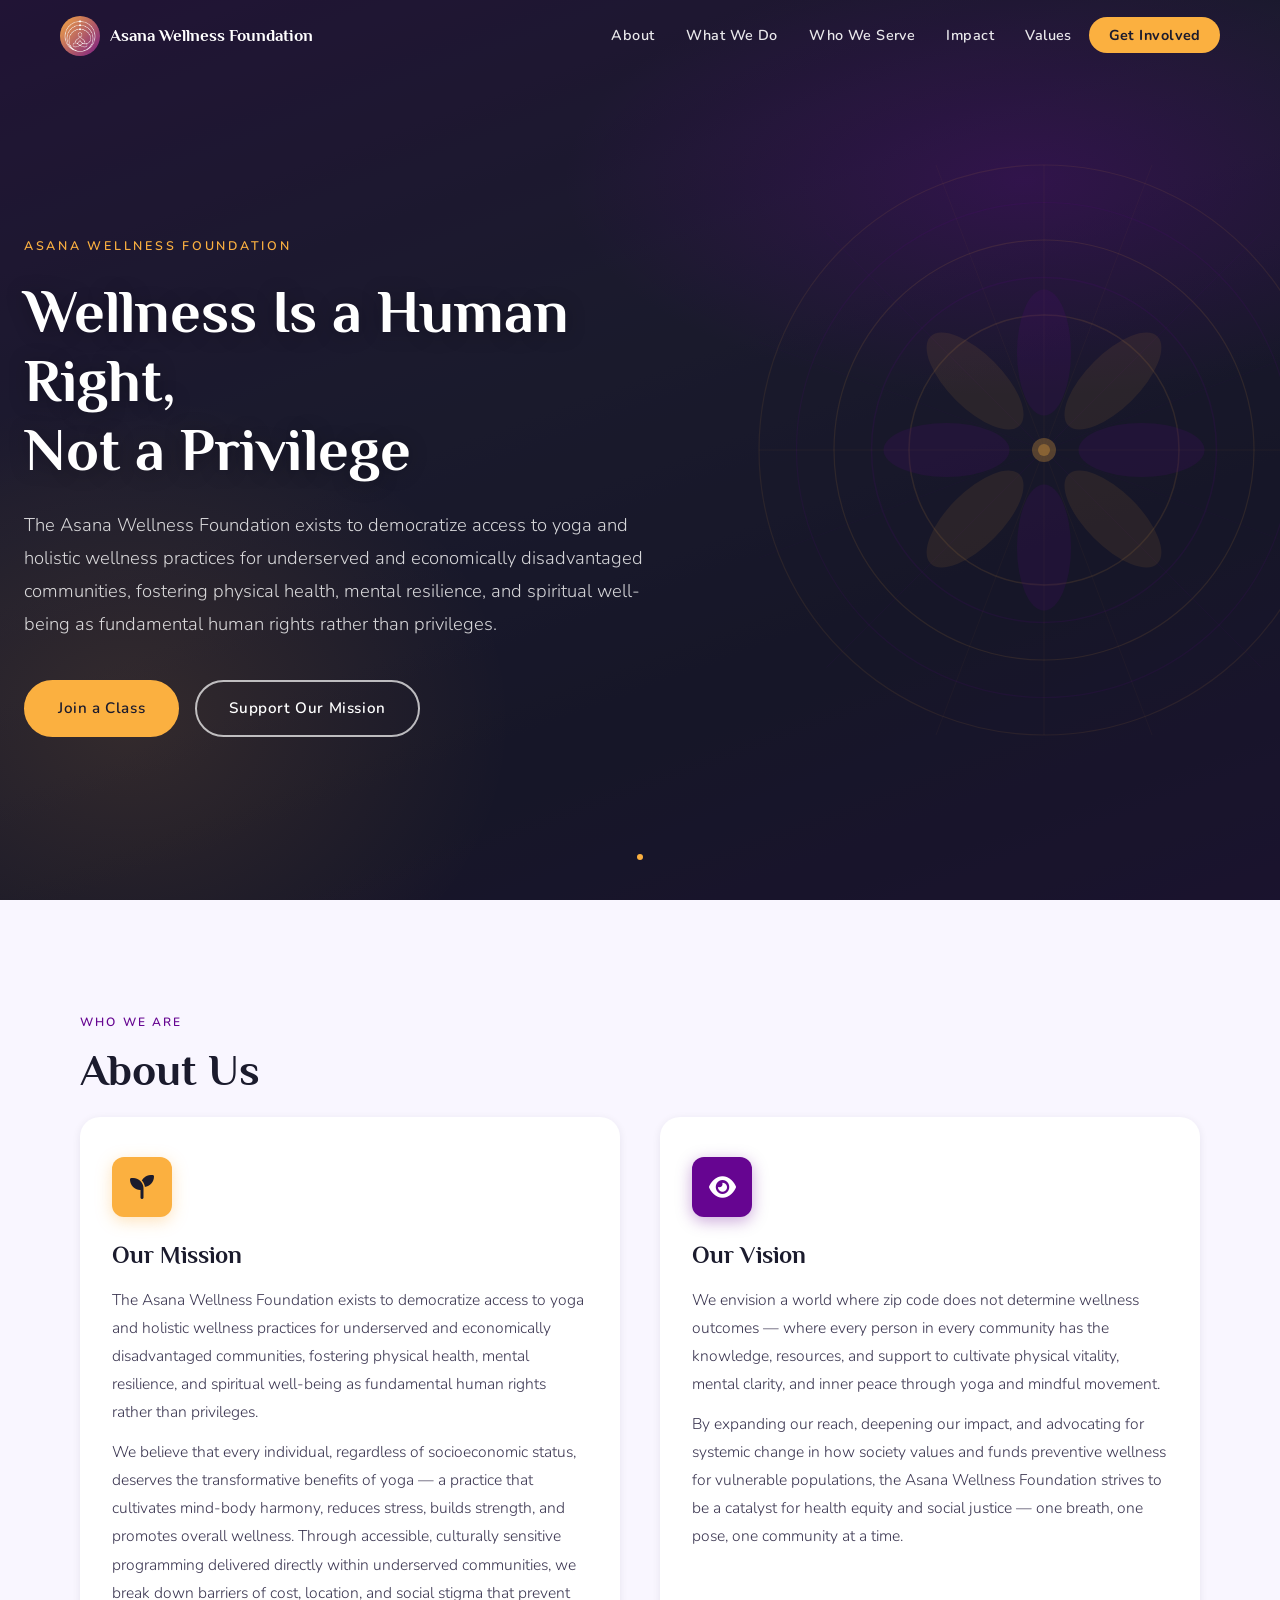
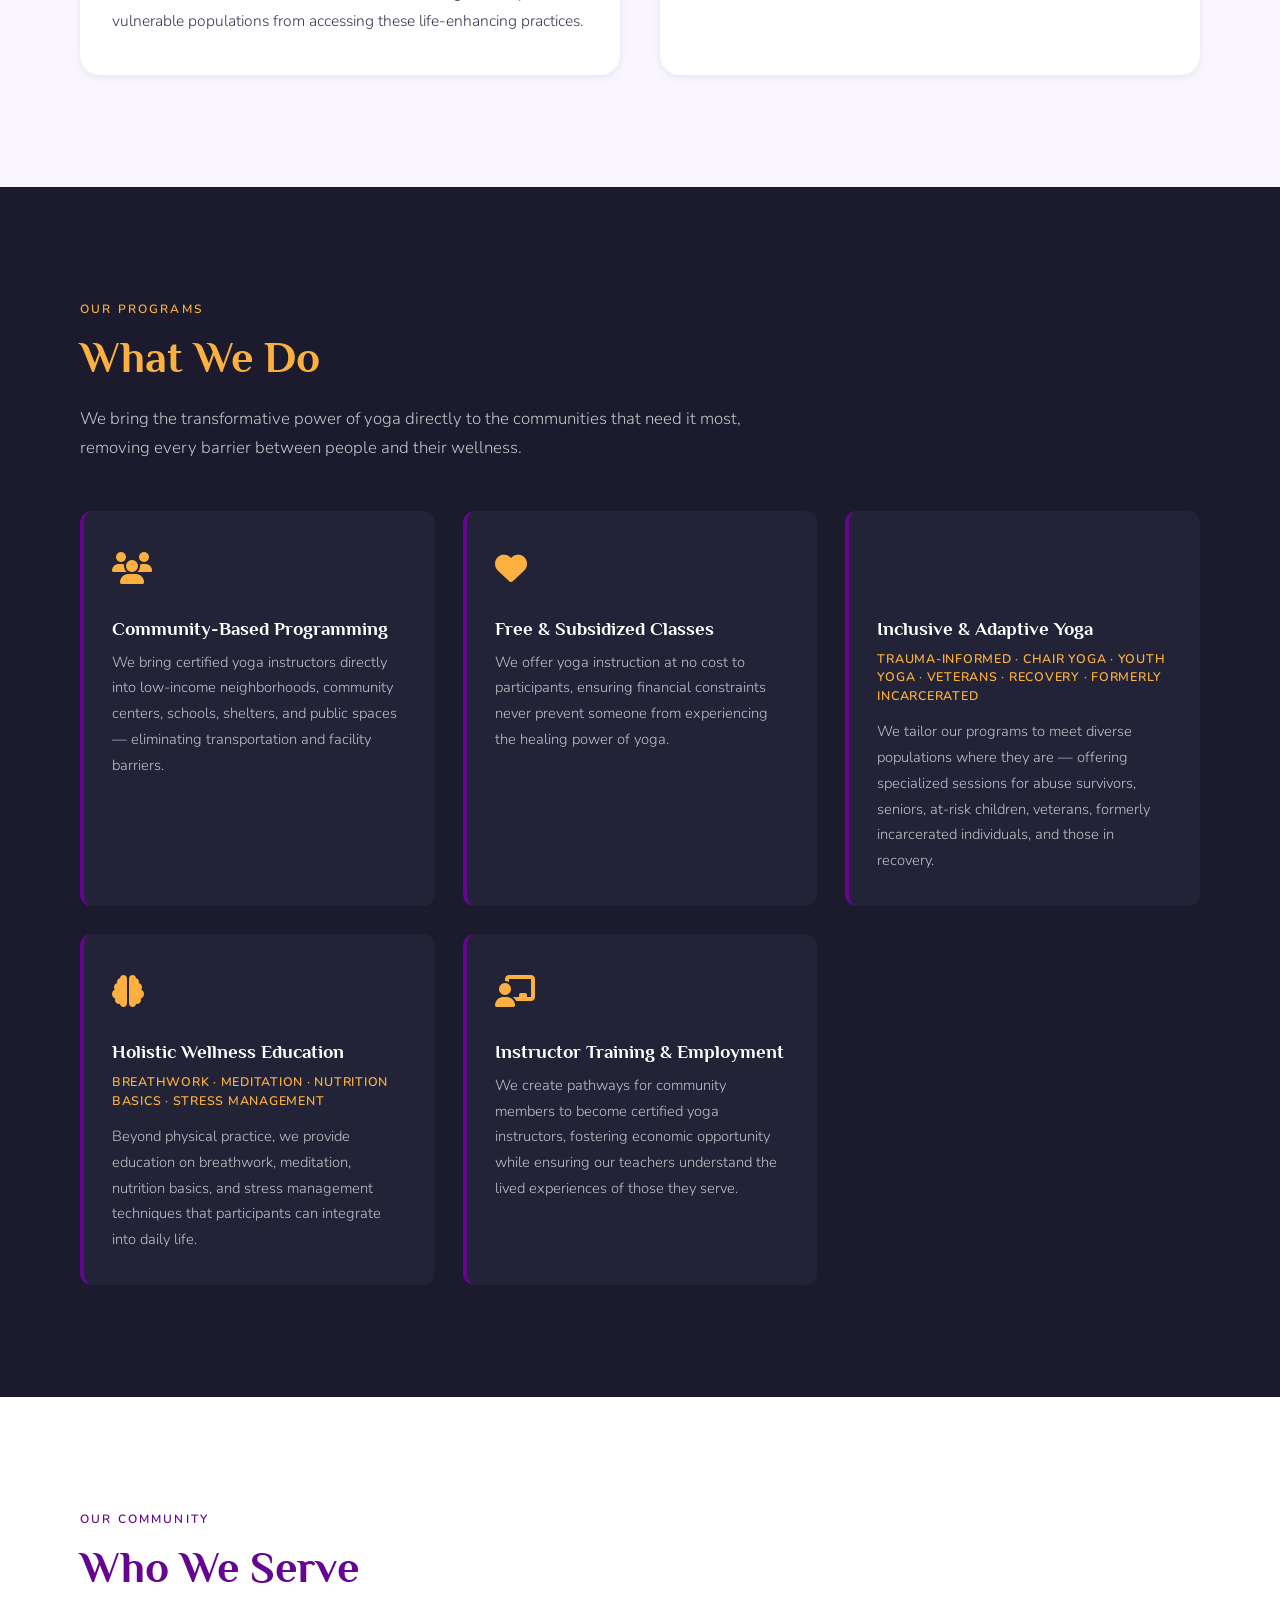
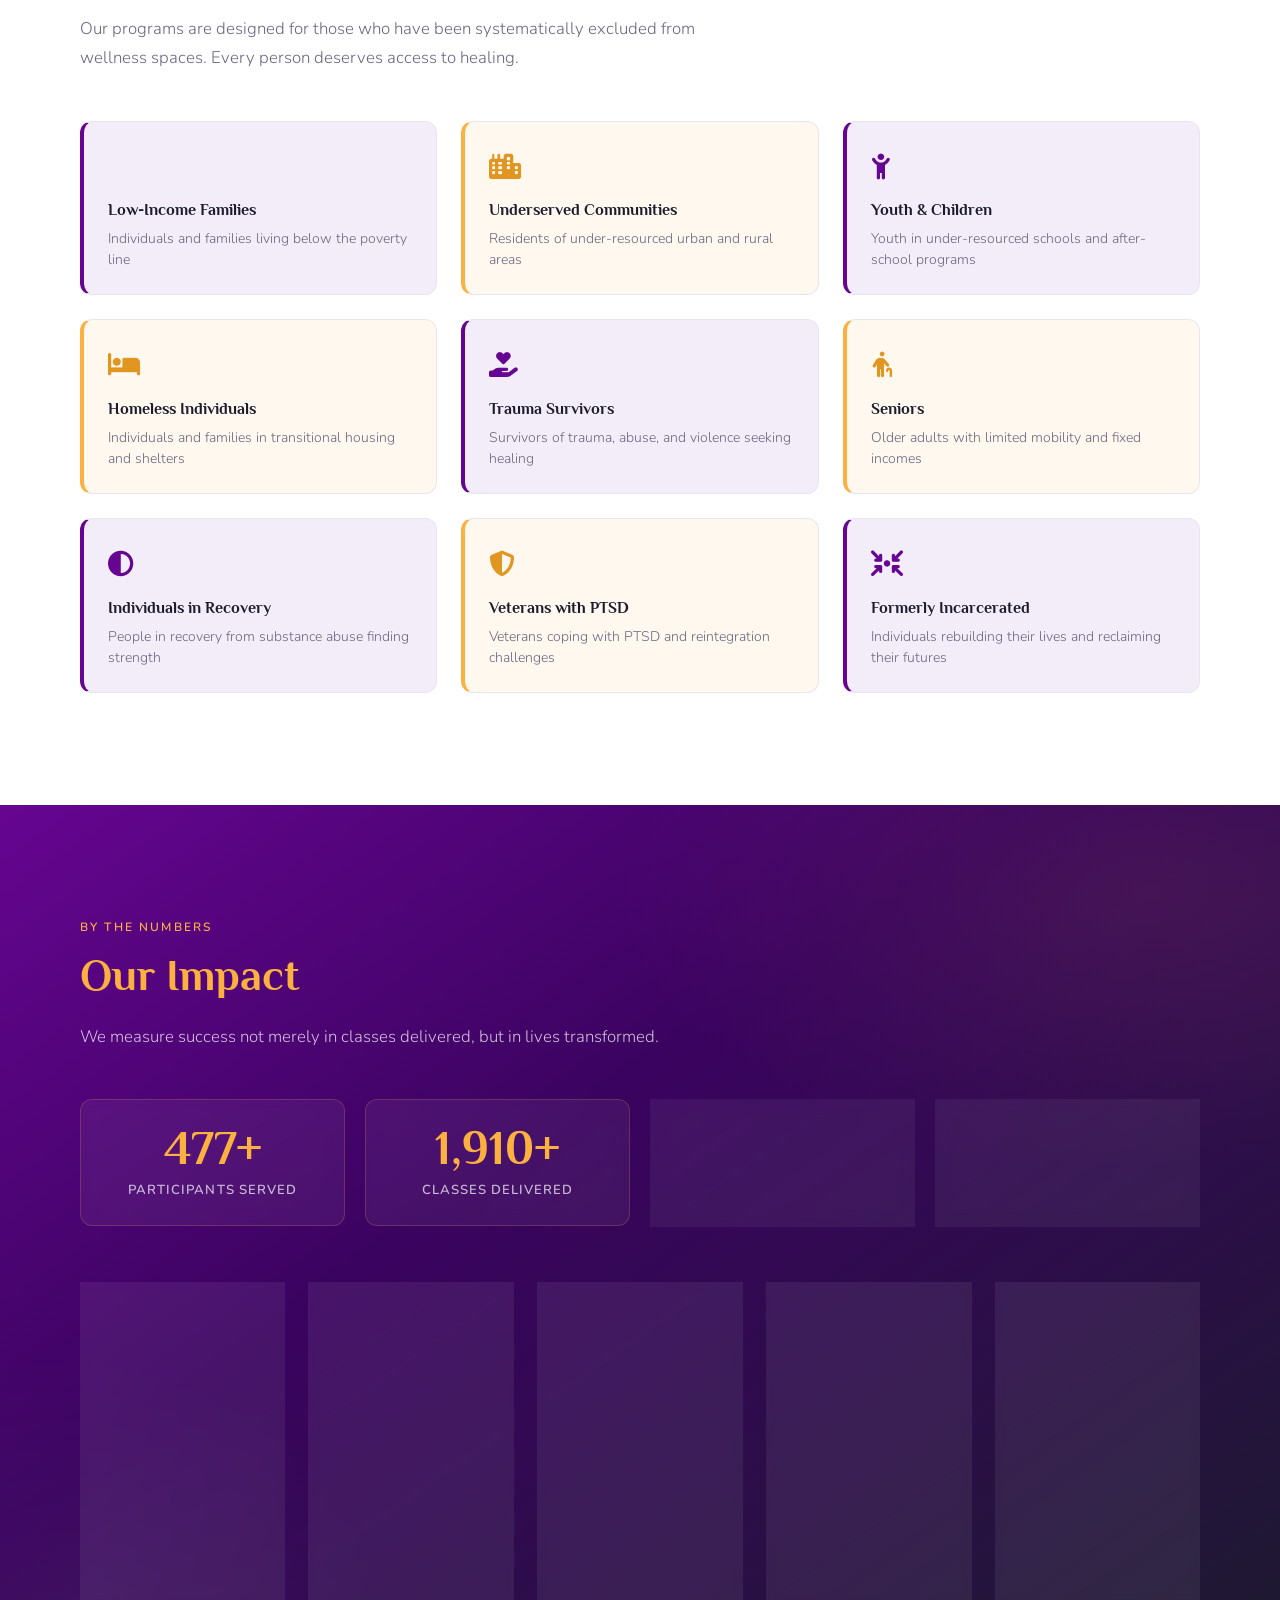
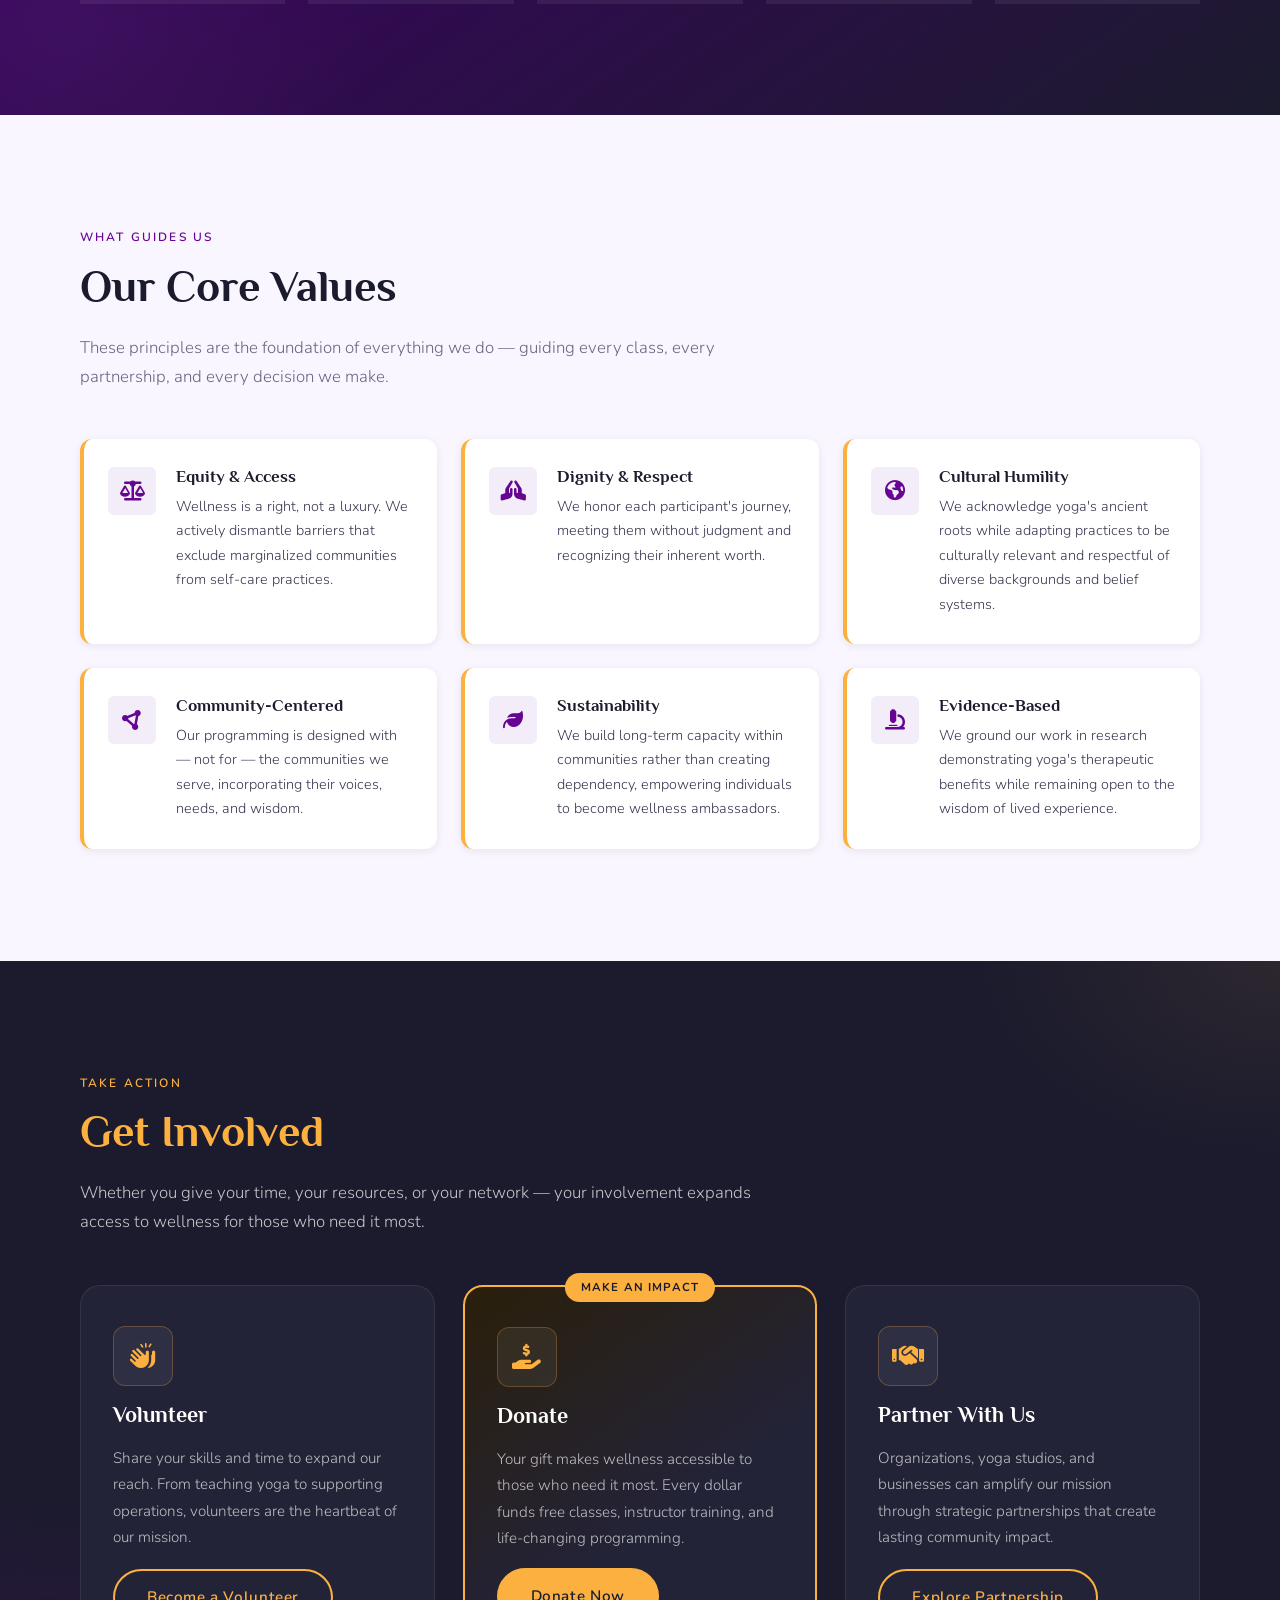
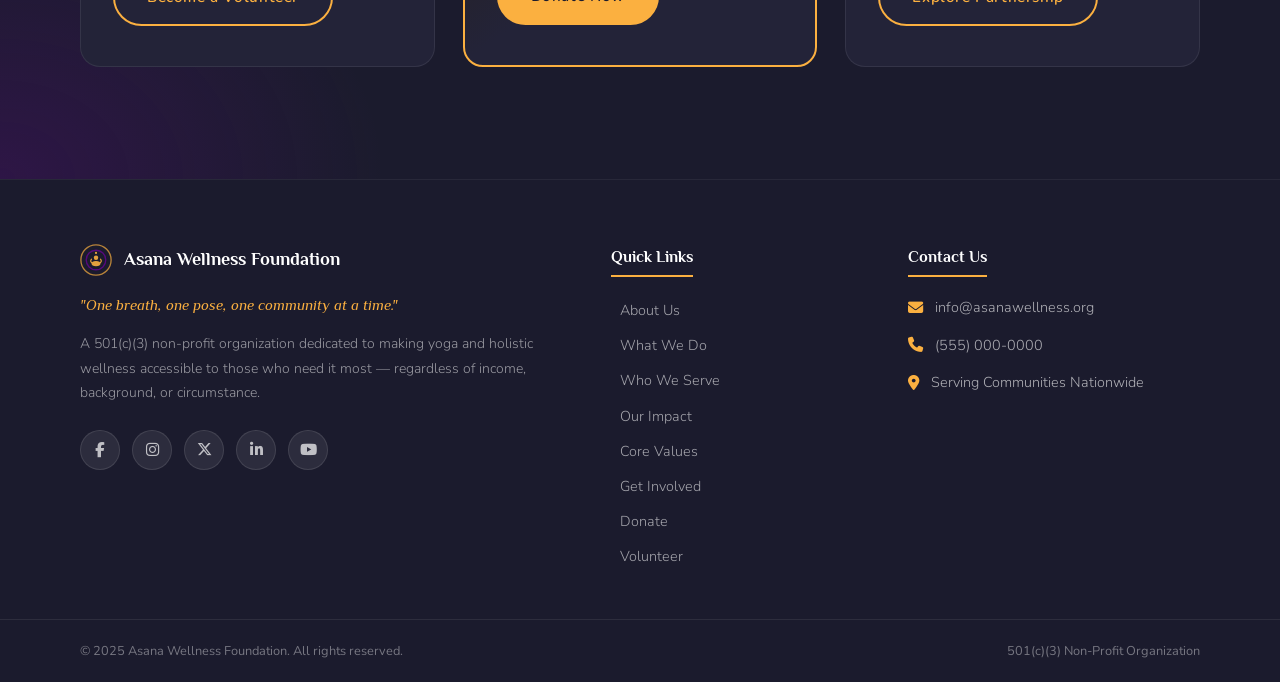
==== index.html @ 4ac09072 "Initial commit: Asana Wellness Foundation website Complete responsive website with hero, about, prog" ====
<!DOCTYPE html>
<html lang="en">
<head>
  <meta charset="UTF-8" />
  <meta name="viewport" content="width=device-width, initial-scale=1.0" />
  <meta name="description" content="The Asana Wellness Foundation exists to democratize access to yoga and holistic wellness practices for underserved and economically disadvantaged communities." />
  <title>Asana Wellness Foundation</title>

  <!-- Google Fonts: Philosopher + Nunito -->
  <link rel="preconnect" href="https://fonts.googleapis.com" />
  <link rel="preconnect" href="https://fonts.gstatic.com" crossorigin />
  <link
    href="https://fonts.googleapis.com/css2?family=Philosopher:wght@400;700&family=Nunito:wght@300;400;600&display=swap"
    rel="stylesheet"
  />

  <!-- Font Awesome 6 CDN -->
  <link
    rel="stylesheet"
    href="https://cdnjs.cloudflare.com/ajax/libs/font-awesome/6.5.1/css/all.min.css"
    integrity="sha512-DTOQO9RWCH3ppGqcWaEA1BIZOC6xxalwEsw9c2QQeAIftl+Vegovlnee1c9QX4TctnWMn13TZye+giMm8e2LQ=="
    crossorigin="anonymous"
    referrerpolicy="no-referrer"
  />

  <!-- Stylesheet -->
  <link rel="stylesheet" href="styles.css" />
</head>
<body>

  <!-- ============================================================
       NAVIGATION
  ============================================================ -->
  <header class="site-header" role="banner">
    <nav class="navbar" aria-label="Main navigation">
      <div class="nav-container">

        <!-- Logo -->
        <a href="#hero" class="nav-logo" aria-label="Asana Wellness Foundation — return to top">
          <span class="logo-icon" aria-hidden="true">
            <img src="Logo/Icon/Icon-04.png" alt="" width="40" height="40" class="logo-img">
          </span>
          <span class="logo-text">Asana Wellness Foundation</span>
        </a>

        <!-- Desktop Nav Links -->
        <ul class="nav-links" role="list">
          <li><a href="#about" class="nav-link">About</a></li>
          <li><a href="#programs" class="nav-link">What We Do</a></li>
          <li><a href="#serve" class="nav-link">Who We Serve</a></li>
          <li><a href="#impact" class="nav-link">Impact</a></li>
          <li><a href="#values" class="nav-link">Values</a></li>
          <li><a href="#involved" class="nav-link nav-link--cta">Get Involved</a></li>
        </ul>

        <!-- Hamburger Button (mobile) -->
        <button
          class="hamburger"
          id="hamburgerBtn"
          aria-label="Open navigation menu"
          aria-expanded="false"
          aria-controls="mobileMenu"
        >
          <span class="hamburger-line"></span>
          <span class="hamburger-line"></span>
          <span class="hamburger-line"></span>
        </button>

      </div><!-- /.nav-container -->

      <!-- Mobile Menu -->
      <div class="mobile-menu" id="mobileMenu" role="dialog" aria-label="Mobile navigation" aria-hidden="true">
        <ul class="mobile-nav-links" role="list">
          <li><a href="#about" class="mobile-nav-link">About</a></li>
          <li><a href="#programs" class="mobile-nav-link">What We Do</a></li>
          <li><a href="#serve" class="mobile-nav-link">Who We Serve</a></li>
          <li><a href="#impact" class="mobile-nav-link">Impact</a></li>
          <li><a href="#values" class="mobile-nav-link">Values</a></li>
          <li><a href="#involved" class="mobile-nav-link mobile-nav-link--cta">Get Involved</a></li>
        </ul>
      </div><!-- /.mobile-menu -->

    </nav>
  </header>

  <!-- ============================================================
       MAIN CONTENT
  ============================================================ -->
  <main id="main-content">

    <!-- ===== 1. HERO ===== -->
    <section id="hero" class="hero-section" aria-label="Hero — Wellness Is a Human Right">

      <!-- Decorative floating mandala SVG -->
      <div class="hero-mandala" aria-hidden="true">
        <svg viewBox="0 0 400 400" xmlns="http://www.w3.org/2000/svg" class="mandala-svg">
          <!-- Outer rings -->
          <circle cx="200" cy="200" r="190" stroke="#FBB040" stroke-width="0.8" fill="none" opacity="0.15"/>
          <circle cx="200" cy="200" r="165" stroke="#660591" stroke-width="0.8" fill="none" opacity="0.2"/>
          <circle cx="200" cy="200" r="140" stroke="#FBB040" stroke-width="0.8" fill="none" opacity="0.18"/>
          <circle cx="200" cy="200" r="115" stroke="#660591" stroke-width="1" fill="none" opacity="0.22"/>
          <circle cx="200" cy="200" r="90" stroke="#FBB040" stroke-width="1" fill="none" opacity="0.2"/>
          <!-- Petal-like lines -->
          <line x1="200" y1="10" x2="200" y2="390" stroke="#FBB040" stroke-width="0.5" opacity="0.12"/>
          <line x1="10" y1="200" x2="390" y2="200" stroke="#FBB040" stroke-width="0.5" opacity="0.12"/>
          <line x1="55" y1="55" x2="345" y2="345" stroke="#660591" stroke-width="0.5" opacity="0.14"/>
          <line x1="345" y1="55" x2="55" y2="345" stroke="#660591" stroke-width="0.5" opacity="0.14"/>
          <line x1="128" y1="10" x2="272" y2="390" stroke="#FBB040" stroke-width="0.4" opacity="0.1"/>
          <line x1="272" y1="10" x2="128" y2="390" stroke="#FBB040" stroke-width="0.4" opacity="0.1"/>
          <line x1="10" y1="128" x2="390" y2="272" stroke="#660591" stroke-width="0.4" opacity="0.1"/>
          <line x1="10" y1="272" x2="390" y2="128" stroke="#660591" stroke-width="0.4" opacity="0.1"/>
          <!-- Lotus petals (8 petals) -->
          <ellipse cx="200" cy="135" rx="18" ry="42" fill="#660591" opacity="0.25" transform="rotate(0 200 200)"/>
          <ellipse cx="200" cy="135" rx="18" ry="42" fill="#FBB040" opacity="0.15" transform="rotate(45 200 200)"/>
          <ellipse cx="200" cy="135" rx="18" ry="42" fill="#660591" opacity="0.25" transform="rotate(90 200 200)"/>
          <ellipse cx="200" cy="135" rx="18" ry="42" fill="#FBB040" opacity="0.15" transform="rotate(135 200 200)"/>
          <ellipse cx="200" cy="135" rx="18" ry="42" fill="#660591" opacity="0.25" transform="rotate(180 200 200)"/>
          <ellipse cx="200" cy="135" rx="18" ry="42" fill="#FBB040" opacity="0.15" transform="rotate(225 200 200)"/>
          <ellipse cx="200" cy="135" rx="18" ry="42" fill="#660591" opacity="0.25" transform="rotate(270 200 200)"/>
          <ellipse cx="200" cy="135" rx="18" ry="42" fill="#FBB040" opacity="0.15" transform="rotate(315 200 200)"/>
          <!-- Center dot -->
          <circle cx="200" cy="200" r="8" fill="#FBB040" opacity="0.5"/>
          <circle cx="200" cy="200" r="4" fill="#FBB040" opacity="0.8"/>
        </svg>
      </div><!-- /.hero-mandala -->

      <div class="hero-content">
        <p class="hero-eyebrow fade-in">Asana Wellness Foundation</p>
        <h1 class="hero-heading fade-in">Wellness Is a Human Right,<br class="heading-break" /> Not a Privilege</h1>
        <p class="hero-subheading fade-in">
          The Asana Wellness Foundation exists to democratize access to yoga and holistic wellness
          practices for underserved and economically disadvantaged communities, fostering physical
          health, mental resilience, and spiritual well-being as fundamental human rights rather than privileges.
        </p>
        <div class="hero-ctas fade-in">
          <a href="#involved" class="btn btn--gold" aria-label="Join a class with Asana Wellness Foundation">Join a Class</a>
          <a href="#involved" class="btn btn--outline-white" aria-label="Support the Asana Wellness Foundation mission">Support Our Mission</a>
        </div>
      </div><!-- /.hero-content -->

      <!-- Scroll indicator -->
      <div class="hero-scroll-indicator" aria-hidden="true">
        <span class="scroll-dot"></span>
      </div>

    </section><!-- /#hero -->


    <!-- ===== 2. ABOUT US ===== -->
    <section id="about" class="about-section section-padding" aria-labelledby="about-heading">
      <div class="container">

        <div class="section-label" aria-hidden="true">Who We Are</div>
        <h2 class="section-title section-title--dark fade-in" id="about-heading">About Us</h2>

        <div class="about-grid">

          <!-- Mission Column -->
          <article class="about-card fade-in" aria-label="Our Mission">
            <div class="about-icon" aria-hidden="true">
              <i class="fa-solid fa-seedling"></i>
            </div>
            <h3 class="about-card-heading">Our Mission</h3>
            <p class="about-card-text">
              The Asana Wellness Foundation exists to democratize access to yoga and holistic wellness
              practices for underserved and economically disadvantaged communities, fostering physical
              health, mental resilience, and spiritual well-being as fundamental human rights rather than privileges.
            </p>
            <p class="about-card-text">
              We believe that every individual, regardless of socioeconomic status, deserves the transformative
              benefits of yoga — a practice that cultivates mind-body harmony, reduces stress, builds strength,
              and promotes overall wellness. Through accessible, culturally sensitive programming delivered
              directly within underserved communities, we break down barriers of cost, location, and social
              stigma that prevent vulnerable populations from accessing these life-enhancing practices.
            </p>
          </article>

          <!-- Vision Column -->
          <article class="about-card fade-in" aria-label="Our Vision">
            <div class="about-icon about-icon--purple" aria-hidden="true">
              <i class="fa-solid fa-eye"></i>
            </div>
            <h3 class="about-card-heading">Our Vision</h3>
            <p class="about-card-text">
              We envision a world where zip code does not determine wellness outcomes — where every person
              in every community has the knowledge, resources, and support to cultivate physical vitality, mental
              clarity, and inner peace through yoga and mindful movement.
            </p>
            <p class="about-card-text">
              By expanding our reach, deepening our impact, and advocating for systemic change in how society
              values and funds preventive wellness for vulnerable populations, the Asana Wellness Foundation
              strives to be a catalyst for health equity and social justice — one breath, one pose, one community
              at a time.
            </p>
          </article>

        </div><!-- /.about-grid -->
      </div><!-- /.container -->
    </section><!-- /#about -->


    <!-- ===== 3. WHAT WE DO ===== -->
    <section id="programs" class="programs-section section-padding" aria-labelledby="programs-heading">
      <div class="container">

        <div class="section-label section-label--gold" aria-hidden="true">Our Programs</div>
        <h2 class="section-title section-title--gold fade-in" id="programs-heading">What We Do</h2>
        <p class="section-intro section-intro--light fade-in">
          We bring the transformative power of yoga directly to the communities that need it most,
          removing every barrier between people and their wellness.
        </p>

        <div class="programs-grid">

          <!-- Card 1: Community-Based Programming -->
          <article class="program-card fade-in" aria-label="Community-Based Programming">
            <div class="program-card-icon" aria-hidden="true">
              <i class="fa-solid fa-users"></i>
            </div>
            <h3 class="program-card-heading">Community-Based Programming</h3>
            <p class="program-card-text">
              We bring certified yoga instructors directly into low-income neighborhoods, community centers,
              schools, shelters, and public spaces — eliminating transportation and facility barriers.
            </p>
          </article>

          <!-- Card 2: Free & Subsidized Classes -->
          <article class="program-card fade-in" aria-label="Free and Subsidized Classes">
            <div class="program-card-icon" aria-hidden="true">
              <i class="fa-solid fa-heart"></i>
            </div>
            <h3 class="program-card-heading">Free &amp; Subsidized Classes</h3>
            <p class="program-card-text">
              We offer yoga instruction at no cost to participants, ensuring financial constraints never
              prevent someone from experiencing the healing power of yoga.
            </p>
          </article>

          <!-- Card 3: Inclusive & Adaptive Yoga -->
          <article class="program-card fade-in" aria-label="Inclusive and Adaptive Yoga">
            <div class="program-card-icon" aria-hidden="true">
              <i class="fa-solid fa-hands-holding-heart"></i>
            </div>
            <h3 class="program-card-heading">Inclusive &amp; Adaptive Yoga</h3>
            <p class="program-card-subtitle">Trauma-informed · Chair yoga · Youth yoga · Veterans · Recovery · Formerly incarcerated</p>
            <p class="program-card-text">
              We tailor our programs to meet diverse populations where they are — offering specialized sessions
              for abuse survivors, seniors, at-risk children, veterans, formerly incarcerated individuals,
              and those in recovery.
            </p>
          </article>

          <!-- Card 4: Holistic Wellness Education -->
          <article class="program-card fade-in" aria-label="Holistic Wellness Education">
            <div class="program-card-icon" aria-hidden="true">
              <i class="fa-solid fa-brain"></i>
            </div>
            <h3 class="program-card-heading">Holistic Wellness Education</h3>
            <p class="program-card-subtitle">Breathwork · Meditation · Nutrition basics · Stress management</p>
            <p class="program-card-text">
              Beyond physical practice, we provide education on breathwork, meditation, nutrition basics,
              and stress management techniques that participants can integrate into daily life.
            </p>
          </article>

          <!-- Card 5: Instructor Training & Employment -->
          <article class="program-card fade-in" aria-label="Instructor Training and Employment">
            <div class="program-card-icon" aria-hidden="true">
              <i class="fa-solid fa-chalkboard-teacher"></i>
            </div>
            <h3 class="program-card-heading">Instructor Training &amp; Employment</h3>
            <p class="program-card-text">
              We create pathways for community members to become certified yoga instructors, fostering
              economic opportunity while ensuring our teachers understand the lived experiences of those
              they serve.
            </p>
          </article>

        </div><!-- /.programs-grid -->
      </div><!-- /.container -->
    </section><!-- /#programs -->


    <!-- ===== 4. WHO WE SERVE ===== -->
    <section id="serve" class="serve-section section-padding" aria-labelledby="serve-heading">
      <div class="container">

        <div class="section-label" aria-hidden="true">Our Community</div>
        <h2 class="section-title section-title--purple fade-in" id="serve-heading">Who We Serve</h2>
        <p class="section-intro fade-in">
          Our programs are designed for those who have been systematically excluded from wellness spaces.
          Every person deserves access to healing.
        </p>

        <div class="serve-grid">

          <article class="serve-tile serve-tile--1 fade-in" aria-label="Low-Income Families">
            <div class="serve-tile-icon" aria-hidden="true"><i class="fa-solid fa-house-heart"></i></div>
            <h3 class="serve-tile-name">Low-Income Families</h3>
            <p class="serve-tile-desc">Individuals and families living below the poverty line</p>
          </article>

          <article class="serve-tile serve-tile--2 fade-in" aria-label="Underserved Communities">
            <div class="serve-tile-icon" aria-hidden="true"><i class="fa-solid fa-city"></i></div>
            <h3 class="serve-tile-name">Underserved Communities</h3>
            <p class="serve-tile-desc">Residents of under-resourced urban and rural areas</p>
          </article>

          <article class="serve-tile serve-tile--3 fade-in" aria-label="Youth and Children">
            <div class="serve-tile-icon" aria-hidden="true"><i class="fa-solid fa-child-reaching"></i></div>
            <h3 class="serve-tile-name">Youth &amp; Children</h3>
            <p class="serve-tile-desc">Youth in under-resourced schools and after-school programs</p>
          </article>

          <article class="serve-tile serve-tile--4 fade-in" aria-label="Homeless Individuals">
            <div class="serve-tile-icon" aria-hidden="true"><i class="fa-solid fa-bed"></i></div>
            <h3 class="serve-tile-name">Homeless Individuals</h3>
            <p class="serve-tile-desc">Individuals and families in transitional housing and shelters</p>
          </article>

          <article class="serve-tile serve-tile--5 fade-in" aria-label="Trauma Survivors">
            <div class="serve-tile-icon" aria-hidden="true"><i class="fa-solid fa-hand-holding-heart"></i></div>
            <h3 class="serve-tile-name">Trauma Survivors</h3>
            <p class="serve-tile-desc">Survivors of trauma, abuse, and violence seeking healing</p>
          </article>

          <article class="serve-tile serve-tile--6 fade-in" aria-label="Seniors">
            <div class="serve-tile-icon" aria-hidden="true"><i class="fa-solid fa-person-cane"></i></div>
            <h3 class="serve-tile-name">Seniors</h3>
            <p class="serve-tile-desc">Older adults with limited mobility and fixed incomes</p>
          </article>

          <article class="serve-tile serve-tile--7 fade-in" aria-label="Individuals in Recovery">
            <div class="serve-tile-icon" aria-hidden="true"><i class="fa-solid fa-circle-half-stroke"></i></div>
            <h3 class="serve-tile-name">Individuals in Recovery</h3>
            <p class="serve-tile-desc">People in recovery from substance abuse finding strength</p>
          </article>

          <article class="serve-tile serve-tile--8 fade-in" aria-label="Veterans with PTSD">
            <div class="serve-tile-icon" aria-hidden="true"><i class="fa-solid fa-shield-halved"></i></div>
            <h3 class="serve-tile-name">Veterans with PTSD</h3>
            <p class="serve-tile-desc">Veterans coping with PTSD and reintegration challenges</p>
          </article>

          <article class="serve-tile serve-tile--9 fade-in" aria-label="Formerly Incarcerated">
            <div class="serve-tile-icon" aria-hidden="true"><i class="fa-solid fa-arrows-to-circle"></i></div>
            <h3 class="serve-tile-name">Formerly Incarcerated</h3>
            <p class="serve-tile-desc">Individuals rebuilding their lives and reclaiming their futures</p>
          </article>

        </div><!-- /.serve-grid -->
      </div><!-- /.container -->
    </section><!-- /#serve -->


    <!-- ===== 5. IMPACT ===== -->
    <section id="impact" class="impact-section section-padding" aria-labelledby="impact-heading">
      <div class="container">

        <div class="section-label section-label--gold" aria-hidden="true">By the Numbers</div>
        <h2 class="section-title section-title--gold fade-in" id="impact-heading">Our Impact</h2>
        <p class="section-intro section-intro--light fade-in">
          We measure success not merely in classes delivered, but in lives transformed.
        </p>

        <!-- Stats Row -->
        <div class="impact-stats fade-in">
          <div class="impact-stat">
            <span class="impact-stat-number" data-target="500" data-suffix="+">0</span>
            <span class="impact-stat-label">Participants Served</span>
          </div>
          <div class="impact-stat">
            <span class="impact-stat-number" data-target="2000" data-suffix="+">0</span>
            <span class="impact-stat-label">Classes Delivered</span>
          </div>
          <div class="impact-stat">
            <span class="impact-stat-number" data-target="12" data-suffix="">0</span>
            <span class="impact-stat-label">Community Partners</span>
          </div>
          <div class="impact-stat">
            <span class="impact-stat-number" data-target="9" data-suffix="">0</span>
            <span class="impact-stat-label">Populations Served</span>
          </div>
        </div><!-- /.impact-stats -->

        <!-- Impact Cards -->
        <div class="impact-grid">

          <article class="impact-card fade-in" aria-label="Physical Health impact">
            <div class="impact-card-icon" aria-hidden="true">
              <i class="fa-solid fa-heart-pulse"></i>
            </div>
            <h3 class="impact-card-heading">Physical Health</h3>
            <p class="impact-card-text">Reducing chronic pain and improving mobility, flexibility, strength, and cardiovascular health.</p>
          </article>

          <article class="impact-card fade-in" aria-label="Mental Wellness impact">
            <div class="impact-card-icon" aria-hidden="true">
              <i class="fa-solid fa-brain"></i>
            </div>
            <h3 class="impact-card-heading">Mental Wellness</h3>
            <p class="impact-card-text">Building resilience and emotional regulation — decreasing anxiety, depression, and stress.</p>
          </article>

          <article class="impact-card fade-in" aria-label="Community Connection impact">
            <div class="impact-card-icon" aria-hidden="true">
              <i class="fa-solid fa-people-group"></i>
            </div>
            <h3 class="impact-card-heading">Community Connection</h3>
            <p class="impact-card-text">Fostering belonging and social support — reducing isolation and strengthening social bonds.</p>
          </article>

          <article class="impact-card fade-in" aria-label="Empowerment impact">
            <div class="impact-card-icon" aria-hidden="true">
              <i class="fa-solid fa-star"></i>
            </div>
            <h3 class="impact-card-heading">Empowerment</h3>
            <p class="impact-card-text">Restoring agency and self-worth — improving self-esteem and sustainable wellness practices.</p>
          </article>

          <article class="impact-card fade-in" aria-label="Ripple Effects impact">
            <div class="impact-card-icon" aria-hidden="true">
              <i class="fa-solid fa-water"></i>
            </div>
            <h3 class="impact-card-heading">Ripple Effects</h3>
            <p class="impact-card-text">Transforming families and neighborhoods as participants share practices and inspire communities.</p>
          </article>

        </div><!-- /.impact-grid -->
      </div><!-- /.container -->
    </section><!-- /#impact -->


    <!-- ===== 6. CORE VALUES ===== -->
    <section id="values" class="values-section section-padding" aria-labelledby="values-heading">
      <div class="container">

        <div class="section-label" aria-hidden="true">What Guides Us</div>
        <h2 class="section-title section-title--dark fade-in" id="values-heading">Our Core Values</h2>
        <p class="section-intro fade-in">
          These principles are the foundation of everything we do — guiding every class, every partnership,
          and every decision we make.
        </p>

        <div class="values-grid">

          <article class="value-card fade-in" aria-label="Equity and Access value">
            <div class="value-card-icon" aria-hidden="true"><i class="fa-solid fa-scale-balanced"></i></div>
            <div class="value-card-content">
              <h3 class="value-card-name">Equity &amp; Access</h3>
              <p class="value-card-text">Wellness is a right, not a luxury. We actively dismantle barriers that exclude marginalized communities from self-care practices.</p>
            </div>
          </article>

          <article class="value-card fade-in" aria-label="Dignity and Respect value">
            <div class="value-card-icon" aria-hidden="true"><i class="fa-solid fa-hands-praying"></i></div>
            <div class="value-card-content">
              <h3 class="value-card-name">Dignity &amp; Respect</h3>
              <p class="value-card-text">We honor each participant's journey, meeting them without judgment and recognizing their inherent worth.</p>
            </div>
          </article>

          <article class="value-card fade-in" aria-label="Cultural Humility value">
            <div class="value-card-icon" aria-hidden="true"><i class="fa-solid fa-earth-americas"></i></div>
            <div class="value-card-content">
              <h3 class="value-card-name">Cultural Humility</h3>
              <p class="value-card-text">We acknowledge yoga's ancient roots while adapting practices to be culturally relevant and respectful of diverse backgrounds and belief systems.</p>
            </div>
          </article>

          <article class="value-card fade-in" aria-label="Community-Centered value">
            <div class="value-card-icon" aria-hidden="true"><i class="fa-solid fa-circle-nodes"></i></div>
            <div class="value-card-content">
              <h3 class="value-card-name">Community-Centered</h3>
              <p class="value-card-text">Our programming is designed with — not for — the communities we serve, incorporating their voices, needs, and wisdom.</p>
            </div>
          </article>

          <article class="value-card fade-in" aria-label="Sustainability value">
            <div class="value-card-icon" aria-hidden="true"><i class="fa-solid fa-leaf"></i></div>
            <div class="value-card-content">
              <h3 class="value-card-name">Sustainability</h3>
              <p class="value-card-text">We build long-term capacity within communities rather than creating dependency, empowering individuals to become wellness ambassadors.</p>
            </div>
          </article>

          <article class="value-card fade-in" aria-label="Evidence-Based value">
            <div class="value-card-icon" aria-hidden="true"><i class="fa-solid fa-microscope"></i></div>
            <div class="value-card-content">
              <h3 class="value-card-name">Evidence-Based</h3>
              <p class="value-card-text">We ground our work in research demonstrating yoga's therapeutic benefits while remaining open to the wisdom of lived experience.</p>
            </div>
          </article>

        </div><!-- /.values-grid -->
      </div><!-- /.container -->
    </section><!-- /#values -->


    <!-- ===== 7. GET INVOLVED ===== -->
    <section id="involved" class="involved-section section-padding" aria-labelledby="involved-heading">
      <div class="container">

        <div class="section-label section-label--gold" aria-hidden="true">Take Action</div>
        <h2 class="section-title section-title--gold fade-in" id="involved-heading">Get Involved</h2>
        <p class="section-intro section-intro--light fade-in">
          Whether you give your time, your resources, or your network — your involvement expands access to
          wellness for those who need it most.
        </p>

        <div class="involved-grid">

          <!-- Volunteer Card -->
          <article class="involved-card fade-in" aria-label="Volunteer with Asana Wellness Foundation">
            <div class="involved-card-icon" aria-hidden="true">
              <i class="fa-solid fa-hands-clapping"></i>
            </div>
            <h3 class="involved-card-heading">Volunteer</h3>
            <p class="involved-card-text">
              Share your skills and time to expand our reach. From teaching yoga to supporting operations,
              volunteers are the heartbeat of our mission.
            </p>
            <a href="#" class="btn btn--outline-gold" aria-label="Become a volunteer with Asana Wellness Foundation">Become a Volunteer</a>
          </article>

          <!-- Donate Card (featured) -->
          <article class="involved-card involved-card--featured fade-in" aria-label="Donate to Asana Wellness Foundation">
            <div class="involved-card-badge" aria-hidden="true">Make an Impact</div>
            <div class="involved-card-icon" aria-hidden="true">
              <i class="fa-solid fa-hand-holding-dollar"></i>
            </div>
            <h3 class="involved-card-heading">Donate</h3>
            <p class="involved-card-text">
              Your gift makes wellness accessible to those who need it most. Every dollar funds free classes,
              instructor training, and life-changing programming.
            </p>
            <a href="#" class="btn btn--gold" aria-label="Donate to Asana Wellness Foundation">Donate Now</a>
          </article>

          <!-- Partner Card -->
          <article class="involved-card fade-in" aria-label="Partner with Asana Wellness Foundation">
            <div class="involved-card-icon" aria-hidden="true">
              <i class="fa-solid fa-handshake"></i>
            </div>
            <h3 class="involved-card-heading">Partner With Us</h3>
            <p class="involved-card-text">
              Organizations, yoga studios, and businesses can amplify our mission through strategic
              partnerships that create lasting community impact.
            </p>
            <a href="#" class="btn btn--outline-gold" aria-label="Explore partnership with Asana Wellness Foundation">Explore Partnership</a>
          </article>

        </div><!-- /.involved-grid -->
      </div><!-- /.container -->
    </section><!-- /#involved -->

  </main><!-- /#main-content -->


  <!-- ============================================================
       FOOTER
  ============================================================ -->
  <footer class="site-footer" role="contentinfo" aria-label="Site footer">
    <div class="footer-main">
      <div class="container">
        <div class="footer-grid">

          <!-- Column 1: About Blurb -->
          <div class="footer-col footer-col--brand">
            <div class="footer-logo">
              <svg width="32" height="32" viewBox="0 0 36 36" fill="none" xmlns="http://www.w3.org/2000/svg" aria-hidden="true">
                <circle cx="18" cy="18" r="17" stroke="#FBB040" stroke-width="1.5" fill="none" opacity="0.7"/>
                <circle cx="18" cy="18" r="11" stroke="#660591" stroke-width="1.5" fill="none" opacity="0.8"/>
                <ellipse cx="18" cy="22" rx="5" ry="3" fill="#FBB040" opacity="0.9"/>
                <circle cx="18" cy="15.5" r="2.5" fill="#FBB040" opacity="0.9"/>
                <path d="M13 21 Q11 19 13 17" stroke="#FBB040" stroke-width="1.2" fill="none" stroke-linecap="round" opacity="0.9"/>
                <path d="M23 21 Q25 19 23 17" stroke="#FBB040" stroke-width="1.2" fill="none" stroke-linecap="round" opacity="0.9"/>
                <circle cx="18" cy="10" r="1.2" fill="#FBB040" opacity="0.9"/>
              </svg>
              <span class="footer-logo-text">Asana Wellness Foundation</span>
            </div>
            <p class="footer-tagline">"One breath, one pose, one community at a time."</p>
            <p class="footer-blurb">
              A 501(c)(3) non-profit organization dedicated to making yoga and holistic wellness
              accessible to those who need it most — regardless of income, background, or circumstance.
            </p>
            <!-- Social Icons -->
            <div class="footer-social" aria-label="Social media links">
              <a href="#" class="social-link" aria-label="Follow us on Facebook" rel="noopener noreferrer">
                <i class="fa-brands fa-facebook-f" aria-hidden="true"></i>
              </a>
              <a href="#" class="social-link" aria-label="Follow us on Instagram" rel="noopener noreferrer">
                <i class="fa-brands fa-instagram" aria-hidden="true"></i>
              </a>
              <a href="#" class="social-link" aria-label="Follow us on X (Twitter)" rel="noopener noreferrer">
                <i class="fa-brands fa-x-twitter" aria-hidden="true"></i>
              </a>
              <a href="#" class="social-link" aria-label="Connect with us on LinkedIn" rel="noopener noreferrer">
                <i class="fa-brands fa-linkedin-in" aria-hidden="true"></i>
              </a>
              <a href="#" class="social-link" aria-label="Watch us on YouTube" rel="noopener noreferrer">
                <i class="fa-brands fa-youtube" aria-hidden="true"></i>
              </a>
            </div>
          </div><!-- /.footer-col--brand -->

          <!-- Column 2: Quick Links -->
          <nav class="footer-col footer-col--links" aria-label="Footer quick links">
            <h4 class="footer-col-heading">Quick Links</h4>
            <ul class="footer-links-list" role="list">
              <li><a href="#about" class="footer-link">About Us</a></li>
              <li><a href="#programs" class="footer-link">What We Do</a></li>
              <li><a href="#serve" class="footer-link">Who We Serve</a></li>
              <li><a href="#impact" class="footer-link">Our Impact</a></li>
              <li><a href="#values" class="footer-link">Core Values</a></li>
              <li><a href="#involved" class="footer-link">Get Involved</a></li>
              <li><a href="#involved" class="footer-link">Donate</a></li>
              <li><a href="#involved" class="footer-link">Volunteer</a></li>
            </ul>
          </nav><!-- /.footer-col--links -->

          <!-- Column 3: Contact -->
          <address class="footer-col footer-col--contact" aria-label="Contact information">
            <h4 class="footer-col-heading">Contact Us</h4>
            <ul class="footer-contact-list" role="list">
              <li class="footer-contact-item">
                <i class="fa-solid fa-envelope footer-contact-icon" aria-hidden="true"></i>
                <a href="mailto:info@asanawellness.org" class="footer-contact-link">info@asanawellness.org</a>
              </li>
              <li class="footer-contact-item">
                <i class="fa-solid fa-phone footer-contact-icon" aria-hidden="true"></i>
                <a href="tel:+15550000000" class="footer-contact-link">(555) 000-0000</a>
              </li>
              <li class="footer-contact-item">
                <i class="fa-solid fa-location-dot footer-contact-icon" aria-hidden="true"></i>
                <span>Serving Communities Nationwide</span>
              </li>
            </ul>
          </address><!-- /.footer-col--contact -->

        </div><!-- /.footer-grid -->
      </div><!-- /.container -->
    </div><!-- /.footer-main -->

    <!-- Footer Bottom Bar -->
    <div class="footer-bottom">
      <div class="container">
        <div class="footer-bottom-inner">
          <p class="footer-copyright">&copy; 2025 Asana Wellness Foundation. All rights reserved.</p>
          <p class="footer-nonprofit">501(c)(3) Non-Profit Organization</p>
        </div>
      </div>
    </div><!-- /.footer-bottom -->

  </footer><!-- /.site-footer -->

  <!-- JavaScript -->
  <script src="script.js"></script>
</body>
</html>
---- styles.css ----
/* ============================================================
   ASANA WELLNESS FOUNDATION — styles.css
   Mobile-first, custom CSS, no frameworks
   ============================================================ */

/* ------------------------------------------------------------
   CSS CUSTOM PROPERTIES (Design Tokens)
   ------------------------------------------------------------ */
:root {
  /* Brand Colors */
  --color-black:       #1B1B2D;
  --color-purple:      #660591;
  --color-purple-dark: #4a0369;
  --color-purple-light:#8a12b8;
  --color-gold:        #FBB040;
  --color-gold-dark:   #e09620;
  --color-gold-light:  #fdc868;

  /* Neutral Palette */
  --color-white:       #FFFFFF;
  --color-off-white:   #F9F6FF;
  --color-lavender:    #F2EDF9;
  --color-light-gray:  #E8E4F0;
  --color-mid-gray:    #9B95A8;
  --color-text-dark:   #1B1B2D;
  --color-text-body:   #3A3550;
  --color-text-muted:  #6B6580;

  /* Card & Surface */
  --color-card-dark:   #232338;
  --color-card-darker: #1a1a2e;

  /* Typography */
  --font-heading: 'Philosopher', Georgia, serif;
  --font-body:    'Nunito', 'Helvetica Neue', Arial, sans-serif;

  /* Font Weights */
  --fw-light:    300;
  --fw-regular:  400;
  --fw-semibold: 600;
  --fw-bold:     700;

  /* Spacing Scale */
  --space-xs:  0.5rem;
  --space-sm:  1rem;
  --space-md:  1.5rem;
  --space-lg:  2rem;
  --space-xl:  3rem;
  --space-2xl: 4rem;
  --space-3xl: 6rem;

  /* Section Padding */
  --section-pad-y: 5rem;

  /* Border Radius */
  --radius-sm:   6px;
  --radius-md:   12px;
  --radius-lg:   20px;
  --radius-pill: 9999px;

  /* Shadows */
  --shadow-sm:   0 2px 8px rgba(27, 27, 45, 0.08);
  --shadow-md:   0 4px 20px rgba(27, 27, 45, 0.12);
  --shadow-lg:   0 8px 40px rgba(27, 27, 45, 0.18);
  --shadow-xl:   0 16px 64px rgba(27, 27, 45, 0.25);
  --shadow-glow-purple: 0 8px 32px rgba(102, 5, 145, 0.35);
  --shadow-glow-gold:   0 8px 32px rgba(251, 176, 64, 0.35);

  /* Transitions */
  --transition-fast:   150ms ease;
  --transition-base:   250ms ease;
  --transition-slow:   400ms ease;

  /* Nav Height */
  --nav-height: 72px;

  /* Container Max Width */
  --max-width: 1200px;
}


/* ------------------------------------------------------------
   RESET & BASE
   ------------------------------------------------------------ */
*,
*::before,
*::after {
  box-sizing: border-box;
  margin: 0;
  padding: 0;
}

html {
  scroll-behavior: smooth;
  font-size: 16px;
  -webkit-text-size-adjust: 100%;
}

body {
  font-family: var(--font-body);
  font-weight: var(--fw-light);
  color: var(--color-text-body);
  background-color: var(--color-white);
  line-height: 1.7;
  overflow-x: hidden;
}

img,
svg {
  display: block;
  max-width: 100%;
}

a {
  color: inherit;
  text-decoration: none;
  transition: color var(--transition-base), opacity var(--transition-base);
}

ul {
  list-style: none;
}

button {
  cursor: pointer;
  border: none;
  background: none;
  font-family: inherit;
}

address {
  font-style: normal;
}

/* ------------------------------------------------------------
   TYPOGRAPHY — HEADINGS
   ------------------------------------------------------------ */
h1, h2, h3, h4, h5, h6 {
  font-family: var(--font-heading);
  font-weight: var(--fw-bold);
  line-height: 1.2;
  color: var(--color-text-dark);
}

p {
  font-weight: var(--fw-light);
  line-height: 1.75;
}


/* ------------------------------------------------------------
   UTILITY CLASSES
   ------------------------------------------------------------ */
.container {
  width: 100%;
  max-width: var(--max-width);
  margin-inline: auto;
  padding-inline: 1.25rem;
}

.section-padding {
  padding-block: var(--section-pad-y);
}

/* Section Labels (eyebrow text) */
.section-label {
  font-family: var(--font-body);
  font-weight: var(--fw-semibold);
  font-size: 0.75rem;
  letter-spacing: 0.18em;
  text-transform: uppercase;
  color: var(--color-purple);
  margin-bottom: 0.75rem;
}

.section-label--gold {
  color: var(--color-gold);
}

/* Section Titles */
.section-title {
  font-size: clamp(1.75rem, 4vw, 2.75rem);
  margin-bottom: 1.25rem;
}

.section-title--dark   { color: var(--color-black); }
.section-title--gold   { color: var(--color-gold); }
.section-title--purple { color: var(--color-purple); }
.section-title--white  { color: var(--color-white); }

/* Section Intro Paragraph */
.section-intro {
  font-size: 1.05rem;
  font-weight: var(--fw-light);
  color: var(--color-text-muted);
  max-width: 680px;
  margin-bottom: 3rem;
}

.section-intro--light {
  color: rgba(255, 255, 255, 0.75);
}


/* ------------------------------------------------------------
   SCROLL REVEAL ANIMATION
   ------------------------------------------------------------ */
.fade-in {
  opacity: 0;
  transform: translateY(30px);
  transition:
    opacity var(--transition-slow),
    transform var(--transition-slow);
}

.fade-in.visible {
  opacity: 1;
  transform: translateY(0);
}

/* Stagger delays for sibling elements */
.fade-in:nth-child(2) { transition-delay: 80ms; }
.fade-in:nth-child(3) { transition-delay: 160ms; }
.fade-in:nth-child(4) { transition-delay: 240ms; }
.fade-in:nth-child(5) { transition-delay: 320ms; }
.fade-in:nth-child(6) { transition-delay: 400ms; }
.fade-in:nth-child(7) { transition-delay: 480ms; }
.fade-in:nth-child(8) { transition-delay: 560ms; }
.fade-in:nth-child(9) { transition-delay: 640ms; }


/* ------------------------------------------------------------
   BUTTONS
   ------------------------------------------------------------ */
.btn {
  display: inline-flex;
  align-items: center;
  justify-content: center;
  gap: 0.5rem;
  padding: 0.85rem 2rem;
  border-radius: var(--radius-pill);
  font-family: var(--font-body);
  font-weight: var(--fw-semibold);
  font-size: 0.95rem;
  letter-spacing: 0.04em;
  cursor: pointer;
  transition:
    background-color var(--transition-base),
    color var(--transition-base),
    border-color var(--transition-base),
    transform var(--transition-fast),
    box-shadow var(--transition-base);
  white-space: nowrap;
}

.btn:hover {
  transform: translateY(-2px);
}

.btn:active {
  transform: translateY(0);
}

/* Gold filled button */
.btn--gold {
  background-color: var(--color-gold);
  color: var(--color-black);
  border: 2px solid var(--color-gold);
}

.btn--gold:hover {
  background-color: var(--color-gold-dark);
  border-color: var(--color-gold-dark);
  box-shadow: var(--shadow-glow-gold);
}

/* White outline button */
.btn--outline-white {
  background-color: transparent;
  color: var(--color-white);
  border: 2px solid rgba(255, 255, 255, 0.7);
}

.btn--outline-white:hover {
  background-color: rgba(255, 255, 255, 0.12);
  border-color: var(--color-white);
}

/* Gold outline button */
.btn--outline-gold {
  background-color: transparent;
  color: var(--color-gold);
  border: 2px solid var(--color-gold);
}

.btn--outline-gold:hover {
  background-color: var(--color-gold);
  color: var(--color-black);
  box-shadow: var(--shadow-glow-gold);
}


/* ------------------------------------------------------------
   NAVIGATION
   ------------------------------------------------------------ */
.site-header {
  position: fixed;
  top: 0;
  left: 0;
  right: 0;
  z-index: 1000;
  transition:
    background-color var(--transition-base),
    box-shadow var(--transition-base);
}

/* Transparent by default; JS adds .scrolled */
.navbar {
  background-color: transparent;
  transition:
    background-color var(--transition-base),
    box-shadow var(--transition-base);
}

.site-header.scrolled .navbar {
  background-color: rgba(255, 255, 255, 0.97);
  box-shadow: 0 2px 24px rgba(27, 27, 45, 0.1);
  backdrop-filter: blur(12px);
  -webkit-backdrop-filter: blur(12px);
}

.nav-container {
  display: flex;
  align-items: center;
  justify-content: space-between;
  height: var(--nav-height);
  max-width: var(--max-width);
  margin-inline: auto;
  padding-inline: 1.25rem;
}

/* Logo */
.nav-logo {
  display: flex;
  align-items: center;
  gap: 0.65rem;
  text-decoration: none;
  transition: opacity var(--transition-base);
}

.nav-logo:hover {
  opacity: 0.85;
}

.logo-icon {
  flex-shrink: 0;
  display: flex;
  align-items: center;
}

.logo-img {
  width: 40px;
  height: 40px;
  object-fit: contain;
  border-radius: 50%;
}

.logo-text {
  font-family: var(--font-heading);
  font-weight: var(--fw-bold);
  font-size: 1.05rem;
  color: var(--color-white);
  line-height: 1.2;
  transition: color var(--transition-base);
  white-space: nowrap;
}

/* Logo text color changes when nav is scrolled */
.site-header.scrolled .logo-text {
  color: var(--color-black);
}

/* Desktop nav links */
.nav-links {
  display: none;
  align-items: center;
  gap: 0.25rem;
}

.nav-link {
  position: relative;
  font-family: var(--font-body);
  font-weight: var(--fw-semibold);
  font-size: 0.9rem;
  letter-spacing: 0.03em;
  color: rgba(255, 255, 255, 0.9);
  padding: 0.5rem 0.85rem;
  border-radius: var(--radius-sm);
  transition: color var(--transition-base);
}

/* Underline slide-in hover effect */
.nav-link::after {
  content: '';
  position: absolute;
  bottom: 2px;
  left: 0.85rem;
  right: 0.85rem;
  height: 2px;
  background-color: var(--color-gold);
  transform: scaleX(0);
  transform-origin: left center;
  transition: transform var(--transition-base);
  border-radius: 2px;
}

.nav-link:hover::after,
.nav-link.active::after {
  transform: scaleX(1);
}

.nav-link:hover {
  color: var(--color-gold);
}

.nav-link.active {
  color: var(--color-gold);
}

/* When scrolled — dark text on white nav */
.site-header.scrolled .nav-link {
  color: var(--color-text-dark);
}

.site-header.scrolled .nav-link:hover,
.site-header.scrolled .nav-link.active {
  color: var(--color-purple);
}

.site-header.scrolled .nav-link::after {
  background-color: var(--color-purple);
}

/* CTA nav link — styled as pill */
.nav-link--cta {
  background-color: var(--color-gold);
  color: var(--color-black) !important;
  padding: 0.5rem 1.2rem;
  border-radius: var(--radius-pill);
  font-weight: var(--fw-bold);
  transition:
    background-color var(--transition-base),
    transform var(--transition-fast),
    box-shadow var(--transition-base);
}

.nav-link--cta::after {
  display: none;
}

.nav-link--cta:hover {
  background-color: var(--color-gold-dark);
  transform: translateY(-1px);
  box-shadow: var(--shadow-glow-gold);
}

/* Hamburger button */
.hamburger {
  display: flex;
  flex-direction: column;
  gap: 5px;
  padding: 8px;
  background: none;
  border: none;
  cursor: pointer;
  z-index: 1100;
}

.hamburger-line {
  display: block;
  width: 26px;
  height: 2px;
  background-color: var(--color-white);
  border-radius: 2px;
  transition:
    transform var(--transition-base),
    opacity var(--transition-base),
    background-color var(--transition-base);
}

.site-header.scrolled .hamburger-line {
  background-color: var(--color-black);
}

/* Hamburger open state */
.hamburger.open .hamburger-line:nth-child(1) {
  transform: translateY(7px) rotate(45deg);
}

.hamburger.open .hamburger-line:nth-child(2) {
  opacity: 0;
  transform: scaleX(0);
}

.hamburger.open .hamburger-line:nth-child(3) {
  transform: translateY(-7px) rotate(-45deg);
}

/* Mobile menu */
.mobile-menu {
  position: fixed;
  top: 0;
  left: 0;
  right: 0;
  bottom: 0;
  background-color: var(--color-black);
  display: flex;
  align-items: center;
  justify-content: center;
  z-index: 999;
  opacity: 0;
  pointer-events: none;
  transform: translateX(100%);
  transition:
    opacity var(--transition-slow),
    transform var(--transition-slow);
}

.mobile-menu.open {
  opacity: 1;
  pointer-events: all;
  transform: translateX(0);
}

.mobile-nav-links {
  display: flex;
  flex-direction: column;
  align-items: center;
  gap: 0.5rem;
  text-align: center;
}

.mobile-nav-link {
  display: block;
  font-family: var(--font-heading);
  font-size: clamp(1.5rem, 5vw, 2rem);
  font-weight: var(--fw-bold);
  color: var(--color-white);
  padding: 0.6rem 1.5rem;
  transition:
    color var(--transition-base),
    transform var(--transition-base);
}

.mobile-nav-link:hover {
  color: var(--color-gold);
  transform: translateX(6px);
}

.mobile-nav-link--cta {
  color: var(--color-gold);
  margin-top: 0.5rem;
}


/* ------------------------------------------------------------
   HERO SECTION
   ------------------------------------------------------------ */
.hero-section {
  position: relative;
  min-height: 100vh;
  display: flex;
  align-items: center;
  justify-content: center;
  overflow: hidden;
  /* Serene purple-to-dark gradient as placeholder background */
  background-image:
    linear-gradient(
      160deg,
      #2d0845 0%,
      #1B1B2D 40%,
      #0e0e1f 70%,
      #1a0630 100%
    );
  background-size: cover;
  background-position: center;
}

/* Parallax-ready on desktop */
@media (min-width: 1024px) {
  .hero-section {
    background-attachment: fixed;
  }
}

/* Overlay */
.hero-section::before {
  content: '';
  position: absolute;
  inset: 0;
  background-color: rgba(27, 27, 45, 0.65);
  z-index: 1;
}

/* Decorative gradient orbs */
.hero-section::after {
  content: '';
  position: absolute;
  inset: 0;
  background:
    radial-gradient(ellipse 60% 40% at 80% 20%, rgba(102, 5, 145, 0.3) 0%, transparent 60%),
    radial-gradient(ellipse 50% 60% at 10% 80%, rgba(251, 176, 64, 0.12) 0%, transparent 60%);
  z-index: 1;
  pointer-events: none;
}

/* Floating mandala */
.hero-mandala {
  position: absolute;
  right: -5%;
  top: 50%;
  transform: translateY(-50%);
  width: min(55vw, 600px);
  z-index: 2;
  animation: mandala-spin 60s linear infinite;
  pointer-events: none;
  opacity: 0.55;
}

@keyframes mandala-spin {
  from { transform: translateY(-50%) rotate(0deg); }
  to   { transform: translateY(-50%) rotate(360deg); }
}

.mandala-svg {
  width: 100%;
  height: auto;
}

/* Hero content */
.hero-content {
  position: relative;
  z-index: 3;
  max-width: 780px;
  padding-inline: 1.5rem;
  padding-top: var(--nav-height);
  text-align: center;
}

.hero-eyebrow {
  font-family: var(--font-body);
  font-weight: var(--fw-semibold);
  font-size: 0.78rem;
  letter-spacing: 0.22em;
  text-transform: uppercase;
  color: var(--color-gold);
  margin-bottom: 1.25rem;
}

.hero-heading {
  font-family: var(--font-heading);
  font-size: clamp(2rem, 5.5vw, 3.75rem);
  font-weight: var(--fw-bold);
  color: var(--color-white);
  line-height: 1.15;
  margin-bottom: 1.5rem;
  text-shadow: 0 2px 20px rgba(0,0,0,0.3);
}

.heading-break {
  display: none;
}

.hero-subheading {
  font-family: var(--font-body);
  font-weight: var(--fw-light);
  font-size: clamp(1rem, 2vw, 1.15rem);
  color: rgba(255, 255, 255, 0.82);
  line-height: 1.8;
  max-width: 640px;
  margin-inline: auto;
  margin-bottom: 2.5rem;
}

.hero-ctas {
  display: flex;
  flex-wrap: wrap;
  gap: 1rem;
  justify-content: center;
}

/* Scroll indicator */
.hero-scroll-indicator {
  position: absolute;
  bottom: 2.5rem;
  left: 50%;
  transform: translateX(-50%);
  z-index: 3;
}

.scroll-dot {
  display: block;
  width: 6px;
  height: 6px;
  background-color: var(--color-gold);
  border-radius: 50%;
  animation: scroll-bounce 2s ease-in-out infinite;
  box-shadow: 0 0 0 0 rgba(251, 176, 64, 0.4);
}

@keyframes scroll-bounce {
  0%, 100% {
    transform: translateY(0);
    box-shadow: 0 0 0 0 rgba(251, 176, 64, 0.4);
  }
  50% {
    transform: translateY(10px);
    box-shadow: 0 0 0 8px rgba(251, 176, 64, 0);
  }
}


/* ------------------------------------------------------------
   ABOUT SECTION
   ------------------------------------------------------------ */
.about-section {
  background-color: var(--color-off-white);
}

.about-grid {
  display: grid;
  grid-template-columns: 1fr;
  gap: 2rem;
  margin-top: 1rem;
}

.about-card {
  background-color: var(--color-white);
  border-radius: var(--radius-lg);
  padding: 2.5rem 2rem;
  box-shadow: var(--shadow-sm);
  transition:
    transform var(--transition-base),
    box-shadow var(--transition-base);
}

.about-card:hover {
  transform: translateY(-6px);
  box-shadow: var(--shadow-md);
}

.about-icon {
  width: 60px;
  height: 60px;
  border-radius: var(--radius-md);
  background-color: var(--color-gold);
  display: flex;
  align-items: center;
  justify-content: center;
  margin-bottom: 1.5rem;
  font-size: 1.5rem;
  color: var(--color-black);
  box-shadow: 0 4px 16px rgba(251, 176, 64, 0.35);
}

.about-icon--purple {
  background-color: var(--color-purple);
  color: var(--color-white);
  box-shadow: 0 4px 16px rgba(102, 5, 145, 0.35);
}

.about-card-heading {
  font-size: 1.5rem;
  color: var(--color-black);
  margin-bottom: 1rem;
}

.about-card-text {
  color: var(--color-text-body);
  font-size: 0.975rem;
  line-height: 1.8;
  margin-bottom: 0.75rem;
}

.about-card-text:last-child {
  margin-bottom: 0;
}


/* ------------------------------------------------------------
   PROGRAMS / WHAT WE DO SECTION
   ------------------------------------------------------------ */
.programs-section {
  background-color: var(--color-black);
}

.programs-grid {
  display: grid;
  grid-template-columns: 1fr;
  gap: 1.5rem;
}

.program-card {
  background-color: var(--color-card-dark);
  border-radius: var(--radius-md);
  border-left: 4px solid var(--color-purple);
  padding: 2rem 1.75rem;
  transition:
    transform var(--transition-base),
    box-shadow var(--transition-base),
    border-color var(--transition-base);
}

.program-card:hover {
  transform: translateY(-8px);
  box-shadow: var(--shadow-glow-purple);
  border-left-color: var(--color-gold);
}

.program-card-icon {
  font-size: 2rem;
  color: var(--color-gold);
  margin-bottom: 1.25rem;
  transition: transform var(--transition-base);
}

.program-card:hover .program-card-icon {
  transform: scale(1.1);
}

.program-card-heading {
  font-size: 1.2rem;
  color: var(--color-white);
  margin-bottom: 0.6rem;
}

.program-card-subtitle {
  font-size: 0.78rem;
  font-weight: var(--fw-semibold);
  letter-spacing: 0.06em;
  color: var(--color-gold);
  text-transform: uppercase;
  margin-bottom: 0.85rem;
  line-height: 1.5;
}

.program-card-text {
  color: rgba(255, 255, 255, 0.72);
  font-size: 0.92rem;
  line-height: 1.75;
}


/* ------------------------------------------------------------
   WHO WE SERVE SECTION
   ------------------------------------------------------------ */
.serve-section {
  background-color: var(--color-white);
}

.serve-grid {
  display: grid;
  grid-template-columns: 1fr;
  gap: 1rem;
}

.serve-tile {
  display: flex;
  flex-direction: column;
  align-items: flex-start;
  gap: 0.5rem;
  padding: 1.5rem;
  border-radius: var(--radius-md);
  background-color: var(--color-lavender);
  border: 1px solid var(--color-light-gray);
  transition:
    transform var(--transition-base),
    box-shadow var(--transition-base),
    background-color var(--transition-base);
}

.serve-tile:hover {
  transform: translateY(-6px);
  box-shadow: var(--shadow-md);
}

/* Alternating accent colors */
.serve-tile--1 { border-left: 4px solid var(--color-purple); }
.serve-tile--2 { border-left: 4px solid var(--color-gold); background-color: #FFF8EE; }
.serve-tile--3 { border-left: 4px solid var(--color-purple); }
.serve-tile--4 { border-left: 4px solid var(--color-gold); background-color: #FFF8EE; }
.serve-tile--5 { border-left: 4px solid var(--color-purple); }
.serve-tile--6 { border-left: 4px solid var(--color-gold); background-color: #FFF8EE; }
.serve-tile--7 { border-left: 4px solid var(--color-purple); }
.serve-tile--8 { border-left: 4px solid var(--color-gold); background-color: #FFF8EE; }
.serve-tile--9 { border-left: 4px solid var(--color-purple); }

.serve-tile-icon {
  font-size: 1.6rem;
  color: var(--color-purple);
  margin-bottom: 0.25rem;
}

.serve-tile--2 .serve-tile-icon,
.serve-tile--4 .serve-tile-icon,
.serve-tile--6 .serve-tile-icon,
.serve-tile--8 .serve-tile-icon {
  color: var(--color-gold-dark);
}

.serve-tile-name {
  font-size: 1rem;
  font-weight: var(--fw-bold);
  color: var(--color-black);
}

.serve-tile-desc {
  font-size: 0.875rem;
  color: var(--color-text-muted);
  line-height: 1.5;
}


/* ------------------------------------------------------------
   IMPACT SECTION
   ------------------------------------------------------------ */
.impact-section {
  background: linear-gradient(145deg, var(--color-purple) 0%, #3a035f 40%, var(--color-black) 100%);
  position: relative;
  overflow: hidden;
}

.impact-section::before {
  content: '';
  position: absolute;
  inset: 0;
  background:
    radial-gradient(ellipse 70% 50% at 90% 10%, rgba(251, 176, 64, 0.08) 0%, transparent 60%),
    radial-gradient(ellipse 50% 60% at 5% 90%, rgba(255, 255, 255, 0.04) 0%, transparent 50%);
  pointer-events: none;
}

/* Impact stats row */
.impact-stats {
  display: grid;
  grid-template-columns: repeat(2, 1fr);
  gap: 1.5rem;
  margin-bottom: 3.5rem;
  text-align: center;
}

.impact-stat {
  display: flex;
  flex-direction: column;
  align-items: center;
  gap: 0.4rem;
  padding: 1.5rem 1rem;
  background-color: rgba(255, 255, 255, 0.06);
  border-radius: var(--radius-md);
  border: 1px solid rgba(251, 176, 64, 0.2);
  backdrop-filter: blur(8px);
}

.impact-stat-number {
  font-family: var(--font-heading);
  font-size: clamp(2rem, 5vw, 3rem);
  font-weight: var(--fw-bold);
  color: var(--color-gold);
  line-height: 1;
}

.impact-stat-label {
  font-size: 0.82rem;
  font-weight: var(--fw-semibold);
  letter-spacing: 0.08em;
  text-transform: uppercase;
  color: rgba(255, 255, 255, 0.7);
}

/* Impact cards grid */
.impact-grid {
  display: grid;
  grid-template-columns: 1fr;
  gap: 1.25rem;
}

.impact-card {
  background-color: rgba(255, 255, 255, 0.07);
  border-radius: var(--radius-md);
  padding: 2rem 1.75rem;
  border: 1px solid rgba(255, 255, 255, 0.1);
  text-align: center;
  transition:
    transform var(--transition-base),
    background-color var(--transition-base),
    box-shadow var(--transition-base);
  backdrop-filter: blur(4px);
}

.impact-card:hover {
  transform: translateY(-8px);
  background-color: rgba(255, 255, 255, 0.12);
  box-shadow: var(--shadow-glow-gold);
}

.impact-card-icon {
  font-size: 2.25rem;
  color: var(--color-gold);
  margin-bottom: 1rem;
  transition: transform var(--transition-base);
}

.impact-card:hover .impact-card-icon {
  transform: scale(1.15);
}

.impact-card-heading {
  font-size: 1.2rem;
  color: var(--color-white);
  margin-bottom: 0.6rem;
}

.impact-card-text {
  font-size: 0.9rem;
  color: rgba(255, 255, 255, 0.72);
  line-height: 1.7;
}


/* ------------------------------------------------------------
   VALUES SECTION
   ------------------------------------------------------------ */
.values-section {
  background-color: var(--color-off-white);
}

.values-grid {
  display: grid;
  grid-template-columns: 1fr;
  gap: 1.25rem;
}

.value-card {
  display: flex;
  align-items: flex-start;
  gap: 1.25rem;
  padding: 1.75rem 1.5rem;
  background-color: var(--color-white);
  border-radius: var(--radius-md);
  border-left: 4px solid var(--color-gold);
  box-shadow: var(--shadow-sm);
  transition:
    transform var(--transition-base),
    box-shadow var(--transition-base);
}

.value-card:hover {
  transform: translateY(-5px);
  box-shadow: var(--shadow-md);
}

.value-card-icon {
  flex-shrink: 0;
  width: 48px;
  height: 48px;
  border-radius: var(--radius-sm);
  background-color: var(--color-lavender);
  display: flex;
  align-items: center;
  justify-content: center;
  font-size: 1.25rem;
  color: var(--color-purple);
  transition: background-color var(--transition-base), color var(--transition-base);
}

.value-card:hover .value-card-icon {
  background-color: var(--color-purple);
  color: var(--color-white);
}

.value-card-content {
  flex: 1;
}

.value-card-name {
  font-size: 1.05rem;
  font-weight: var(--fw-bold);
  color: var(--color-black);
  margin-bottom: 0.4rem;
}

.value-card-text {
  font-size: 0.9rem;
  color: var(--color-text-body);
  line-height: 1.7;
}


/* ------------------------------------------------------------
   GET INVOLVED SECTION
   ------------------------------------------------------------ */
.involved-section {
  background-color: var(--color-black);
  position: relative;
  overflow: hidden;
}

.involved-section::before {
  content: '';
  position: absolute;
  inset: 0;
  background:
    radial-gradient(ellipse 50% 60% at 0% 100%, rgba(102, 5, 145, 0.25) 0%, transparent 60%),
    radial-gradient(ellipse 40% 40% at 100% 0%, rgba(251, 176, 64, 0.08) 0%, transparent 60%);
  pointer-events: none;
}

.involved-grid {
  display: grid;
  grid-template-columns: 1fr;
  gap: 1.5rem;
  position: relative;
  z-index: 1;
}

.involved-card {
  display: flex;
  flex-direction: column;
  align-items: flex-start;
  gap: 1rem;
  padding: 2.5rem 2rem;
  background-color: var(--color-card-dark);
  border-radius: var(--radius-lg);
  border: 1px solid rgba(255, 255, 255, 0.08);
  transition:
    transform var(--transition-base),
    box-shadow var(--transition-base),
    border-color var(--transition-base);
}

.involved-card:hover {
  transform: translateY(-8px);
  box-shadow: var(--shadow-lg);
}

/* Featured donate card */
.involved-card--featured {
  position: relative;
  border: 2px solid var(--color-gold);
  background: linear-gradient(145deg, #2a1f0a 0%, var(--color-card-dark) 60%);
}

.involved-card--featured:hover {
  box-shadow: var(--shadow-glow-gold);
}

.involved-card-badge {
  position: absolute;
  top: -14px;
  left: 50%;
  transform: translateX(-50%);
  background-color: var(--color-gold);
  color: var(--color-black);
  font-family: var(--font-body);
  font-weight: var(--fw-bold);
  font-size: 0.72rem;
  letter-spacing: 0.1em;
  text-transform: uppercase;
  padding: 0.3rem 1rem;
  border-radius: var(--radius-pill);
  white-space: nowrap;
}

.involved-card-icon {
  width: 60px;
  height: 60px;
  border-radius: var(--radius-md);
  background-color: rgba(255, 255, 255, 0.06);
  display: flex;
  align-items: center;
  justify-content: center;
  font-size: 1.6rem;
  color: var(--color-gold);
  border: 1px solid rgba(251, 176, 64, 0.25);
  transition:
    background-color var(--transition-base),
    transform var(--transition-base);
}

.involved-card:hover .involved-card-icon {
  background-color: rgba(251, 176, 64, 0.12);
  transform: scale(1.08);
}

.involved-card-heading {
  font-size: 1.4rem;
  color: var(--color-white);
  margin-bottom: 0;
}

.involved-card-text {
  font-size: 0.95rem;
  color: rgba(255, 255, 255, 0.7);
  line-height: 1.75;
  flex: 1;
}

.involved-card .btn {
  margin-top: auto;
  align-self: flex-start;
}


/* ------------------------------------------------------------
   FOOTER
   ------------------------------------------------------------ */
.site-footer {
  background-color: var(--color-black);
  border-top: 1px solid rgba(255, 255, 255, 0.06);
}

.footer-main {
  padding-block: 4rem 3rem;
}

.footer-grid {
  display: grid;
  grid-template-columns: 1fr;
  gap: 2.5rem;
}

/* Footer logo */
.footer-logo {
  display: flex;
  align-items: center;
  gap: 0.75rem;
  margin-bottom: 1rem;
}

.footer-logo-text {
  font-family: var(--font-heading);
  font-weight: var(--fw-bold);
  font-size: 1.1rem;
  color: var(--color-white);
  line-height: 1.2;
}

.footer-tagline {
  font-family: var(--font-heading);
  font-size: 0.95rem;
  color: var(--color-gold);
  margin-bottom: 0.85rem;
  font-style: italic;
}

.footer-blurb {
  font-size: 0.875rem;
  color: rgba(255, 255, 255, 0.55);
  line-height: 1.75;
  margin-bottom: 1.5rem;
}

/* Social icons */
.footer-social {
  display: flex;
  gap: 0.75rem;
  flex-wrap: wrap;
}

.social-link {
  width: 40px;
  height: 40px;
  border-radius: var(--radius-pill);
  background-color: rgba(255, 255, 255, 0.08);
  border: 1px solid rgba(255, 255, 255, 0.1);
  display: flex;
  align-items: center;
  justify-content: center;
  color: rgba(255, 255, 255, 0.7);
  font-size: 0.95rem;
  transition:
    background-color var(--transition-base),
    color var(--transition-base),
    border-color var(--transition-base),
    transform var(--transition-fast);
}

.social-link:hover {
  background-color: var(--color-gold);
  color: var(--color-black);
  border-color: var(--color-gold);
  transform: translateY(-3px);
}

/* Footer column heading */
.footer-col-heading {
  font-family: var(--font-heading);
  font-size: 1rem;
  font-weight: var(--fw-bold);
  color: var(--color-white);
  margin-bottom: 1.25rem;
  padding-bottom: 0.5rem;
  border-bottom: 2px solid var(--color-gold);
  display: inline-block;
}

/* Quick links */
.footer-links-list {
  display: flex;
  flex-direction: column;
  gap: 0.5rem;
}

.footer-link {
  font-size: 0.9rem;
  color: rgba(255, 255, 255, 0.6);
  transition: color var(--transition-base), padding-left var(--transition-base);
  display: inline-flex;
  align-items: center;
  gap: 0.35rem;
}

.footer-link::before {
  content: '›';
  color: var(--color-gold);
  font-size: 1rem;
  line-height: 1;
  opacity: 0;
  transition: opacity var(--transition-base);
}

.footer-link:hover {
  color: var(--color-gold);
  padding-left: 0.35rem;
}

.footer-link:hover::before {
  opacity: 1;
}

/* Contact info */
.footer-contact-list {
  display: flex;
  flex-direction: column;
  gap: 1rem;
}

.footer-contact-item {
  display: flex;
  align-items: flex-start;
  gap: 0.75rem;
  font-size: 0.9rem;
  color: rgba(255, 255, 255, 0.65);
  line-height: 1.5;
}

.footer-contact-icon {
  flex-shrink: 0;
  color: var(--color-gold);
  font-size: 0.95rem;
  margin-top: 0.15rem;
}

.footer-contact-link {
  color: rgba(255, 255, 255, 0.65);
  transition: color var(--transition-base);
}

.footer-contact-link:hover {
  color: var(--color-gold);
}

/* Footer bottom bar */
.footer-bottom {
  padding-block: 1.25rem;
  border-top: 1px solid rgba(255, 255, 255, 0.08);
}

.footer-bottom-inner {
  display: flex;
  flex-direction: column;
  align-items: center;
  gap: 0.35rem;
  text-align: center;
}

.footer-copyright,
.footer-nonprofit {
  font-size: 0.8rem;
  color: rgba(255, 255, 255, 0.4);
  font-weight: var(--fw-regular);
}


/* ------------------------------------------------------------
   RESPONSIVE — TABLET (768px+)
   ------------------------------------------------------------ */
@media (min-width: 768px) {

  :root {
    --section-pad-y: 6rem;
  }

  .container {
    padding-inline: 2rem;
  }

  /* Hero */
  .heading-break {
    display: inline;
  }

  /* About */
  .about-grid {
    grid-template-columns: repeat(2, 1fr);
    gap: 2.5rem;
  }

  /* Programs */
  .programs-grid {
    grid-template-columns: repeat(2, 1fr);
    gap: 1.75rem;
  }

  /* Who We Serve */
  .serve-grid {
    grid-template-columns: repeat(2, 1fr);
    gap: 1.25rem;
  }

  /* Impact */
  .impact-stats {
    grid-template-columns: repeat(4, 1fr);
    gap: 1.25rem;
  }

  .impact-grid {
    grid-template-columns: repeat(2, 1fr);
    gap: 1.5rem;
  }

  /* Values */
  .values-grid {
    grid-template-columns: repeat(2, 1fr);
    gap: 1.5rem;
  }

  /* Get Involved */
  .involved-grid {
    grid-template-columns: repeat(3, 1fr);
    gap: 1.75rem;
  }

  /* Footer */
  .footer-grid {
    grid-template-columns: repeat(2, 1fr);
    gap: 3rem;
  }

  .footer-bottom-inner {
    flex-direction: row;
    justify-content: space-between;
    text-align: left;
  }
}


/* ------------------------------------------------------------
   RESPONSIVE — DESKTOP (1024px+)
   ------------------------------------------------------------ */
@media (min-width: 1024px) {

  :root {
    --section-pad-y: 7rem;
  }

  .container {
    padding-inline: 2.5rem;
  }

  /* Nav — show desktop links, hide hamburger */
  .nav-links {
    display: flex;
  }

  .hamburger {
    display: none;
  }

  /* Programs — last card centered if odd number */
  .programs-grid {
    grid-template-columns: repeat(3, 1fr);
  }

  /* programs: 5th card centered */
  .program-card:nth-child(4) {
    grid-column: 1;
  }

  .program-card:nth-child(5) {
    grid-column: 2;
  }

  /* Who We Serve */
  .serve-grid {
    grid-template-columns: repeat(3, 1fr);
    gap: 1.5rem;
  }

  /* Impact */
  .impact-grid {
    grid-template-columns: repeat(5, 1fr);
  }

  /* Values */
  .values-grid {
    grid-template-columns: repeat(3, 1fr);
  }

  /* Footer */
  .footer-grid {
    grid-template-columns: 2fr 1fr 1.25fr;
    gap: 4rem;
  }

  /* Hero */
  .hero-content {
    text-align: left;
    margin-right: auto;
    padding-right: 3rem;
  }

  .hero-subheading {
    margin-inline: 0;
  }

  .hero-ctas {
    justify-content: flex-start;
  }
}


/* ------------------------------------------------------------
   RESPONSIVE — WIDE (1280px+)
   ------------------------------------------------------------ */
@media (min-width: 1280px) {
  .serve-grid {
    grid-template-columns: repeat(3, 1fr);
  }
}


/* ------------------------------------------------------------
   ACCESSIBILITY — FOCUS STYLES
   ------------------------------------------------------------ */
:focus-visible {
  outline: 3px solid var(--color-gold);
  outline-offset: 3px;
  border-radius: 3px;
}

/* Skip to content (screen readers) */
.skip-link {
  position: absolute;
  top: -100%;
  left: 1rem;
  background: var(--color-gold);
  color: var(--color-black);
  padding: 0.5rem 1rem;
  border-radius: var(--radius-sm);
  font-weight: var(--fw-bold);
  z-index: 9999;
  transition: top var(--transition-fast);
}

.skip-link:focus {
  top: 1rem;
}


/* ------------------------------------------------------------
   REDUCED MOTION
   ------------------------------------------------------------ */
@media (prefers-reduced-motion: reduce) {
  *,
  *::before,
  *::after {
    animation-duration: 0.01ms !important;
    animation-iteration-count: 1 !important;
    transition-duration: 0.01ms !important;
  }

  html {
    scroll-behavior: auto;
  }

  .fade-in {
    opacity: 1;
    transform: none;
  }
}
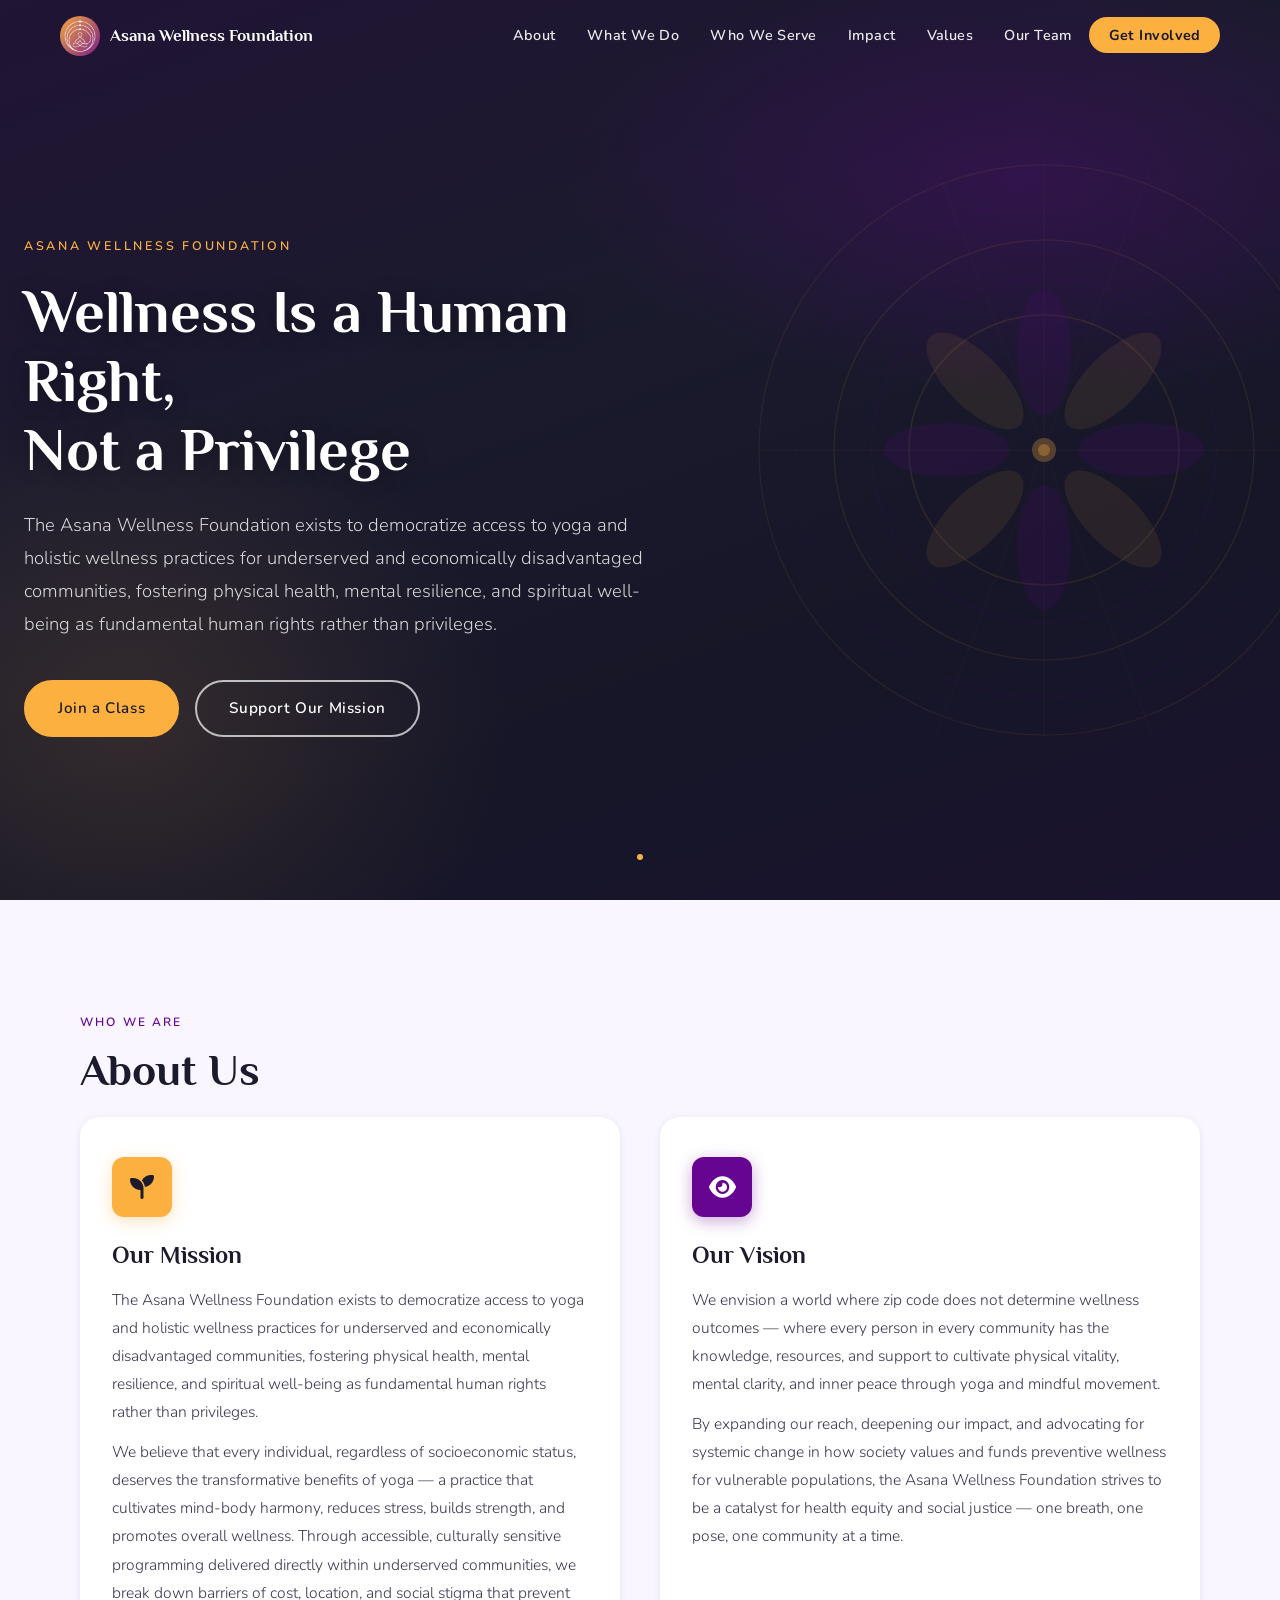
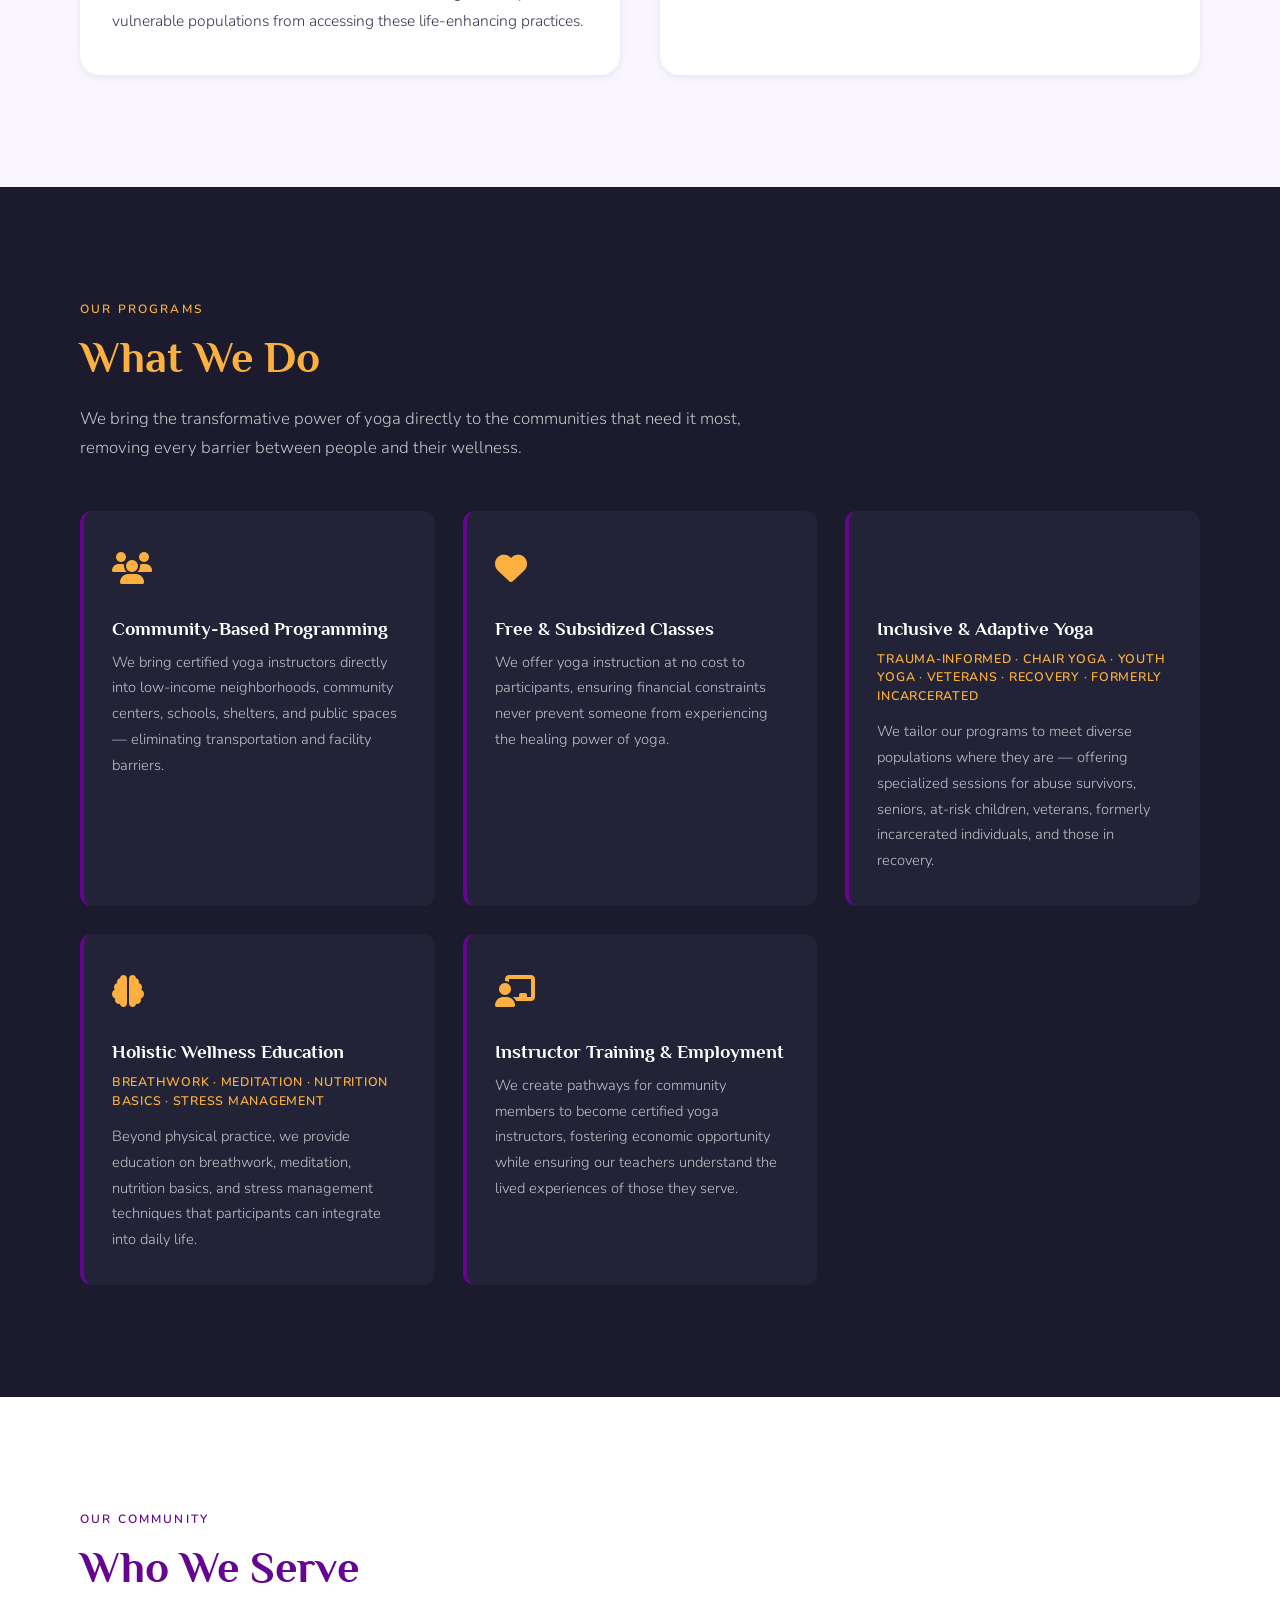
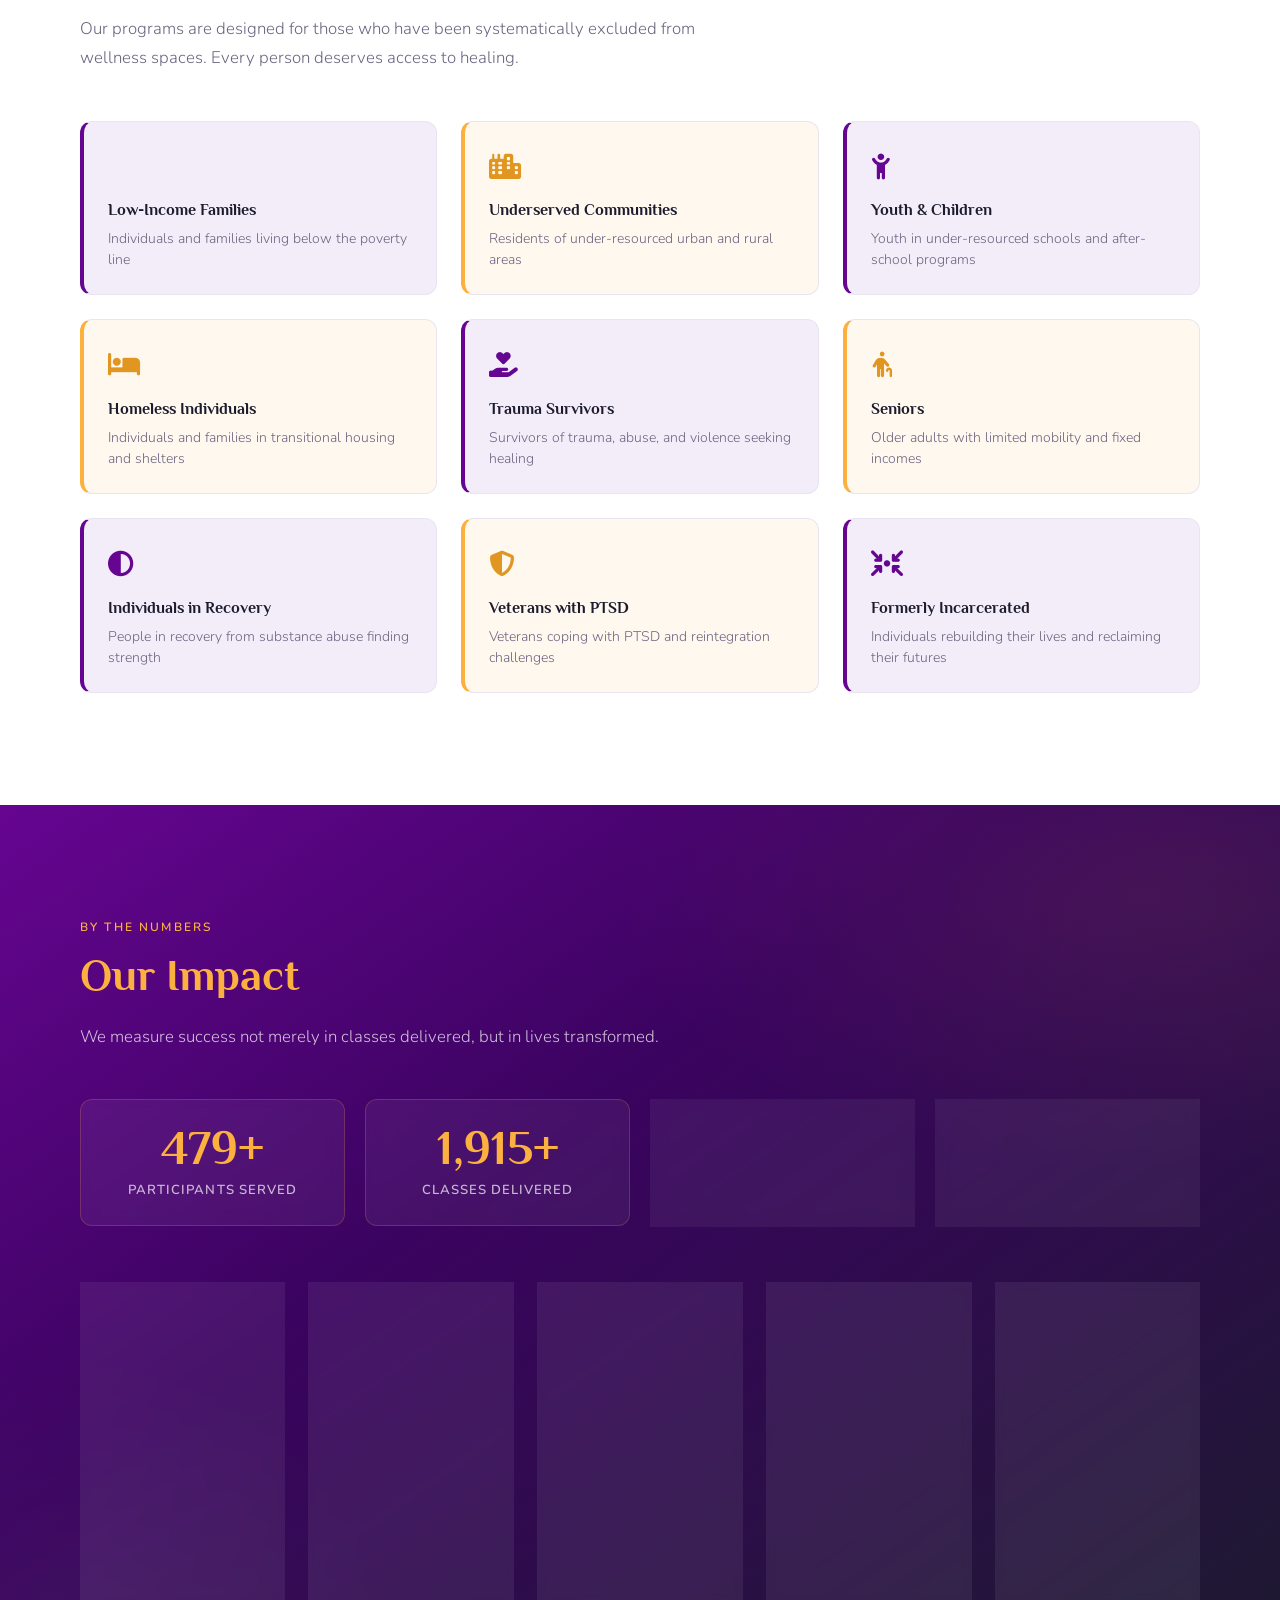
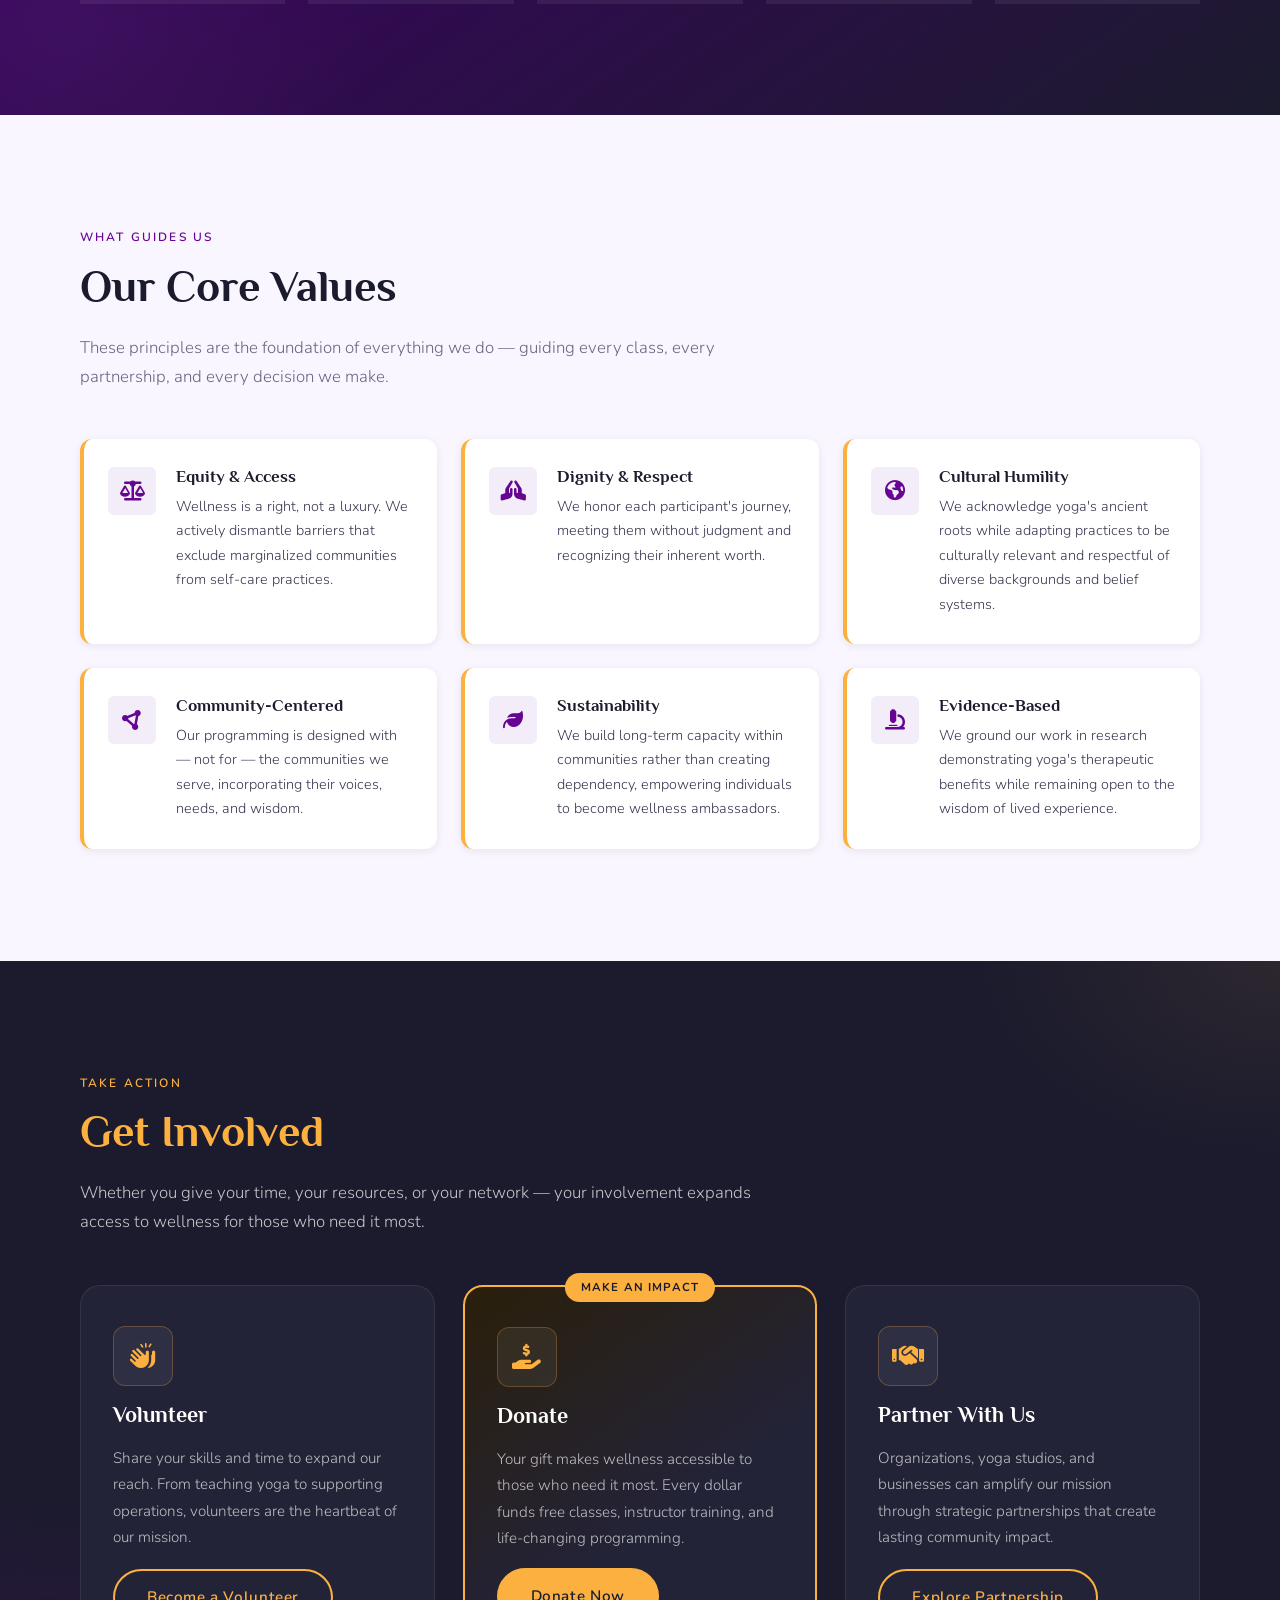
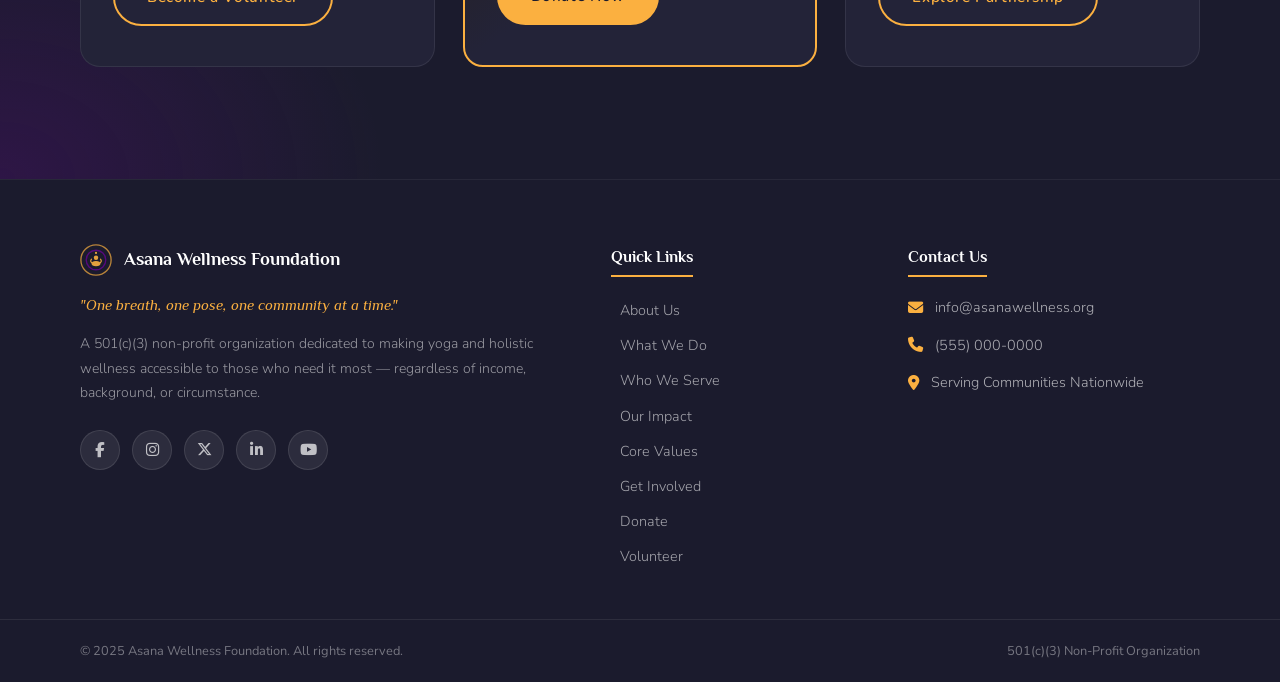
==== commit dfd98853: "Add About Us page with Director Michael A. LaPorta II bio - New about.html page with full leadership" ====
--- a/index.html
+++ b/index.html
@@ -50,6 +50,7 @@
           <li><a href="#serve" class="nav-link">Who We Serve</a></li>
           <li><a href="#impact" class="nav-link">Impact</a></li>
           <li><a href="#values" class="nav-link">Values</a></li>
+          <li><a href="about.html" class="nav-link">Our Team</a></li>
           <li><a href="#involved" class="nav-link nav-link--cta">Get Involved</a></li>
         </ul>
 
@@ -76,6 +77,7 @@
           <li><a href="#serve" class="mobile-nav-link">Who We Serve</a></li>
           <li><a href="#impact" class="mobile-nav-link">Impact</a></li>
           <li><a href="#values" class="mobile-nav-link">Values</a></li>
+          <li><a href="about.html" class="mobile-nav-link">Our Team</a></li>
           <li><a href="#involved" class="mobile-nav-link mobile-nav-link--cta">Get Involved</a></li>
         </ul>
       </div><!-- /.mobile-menu -->
